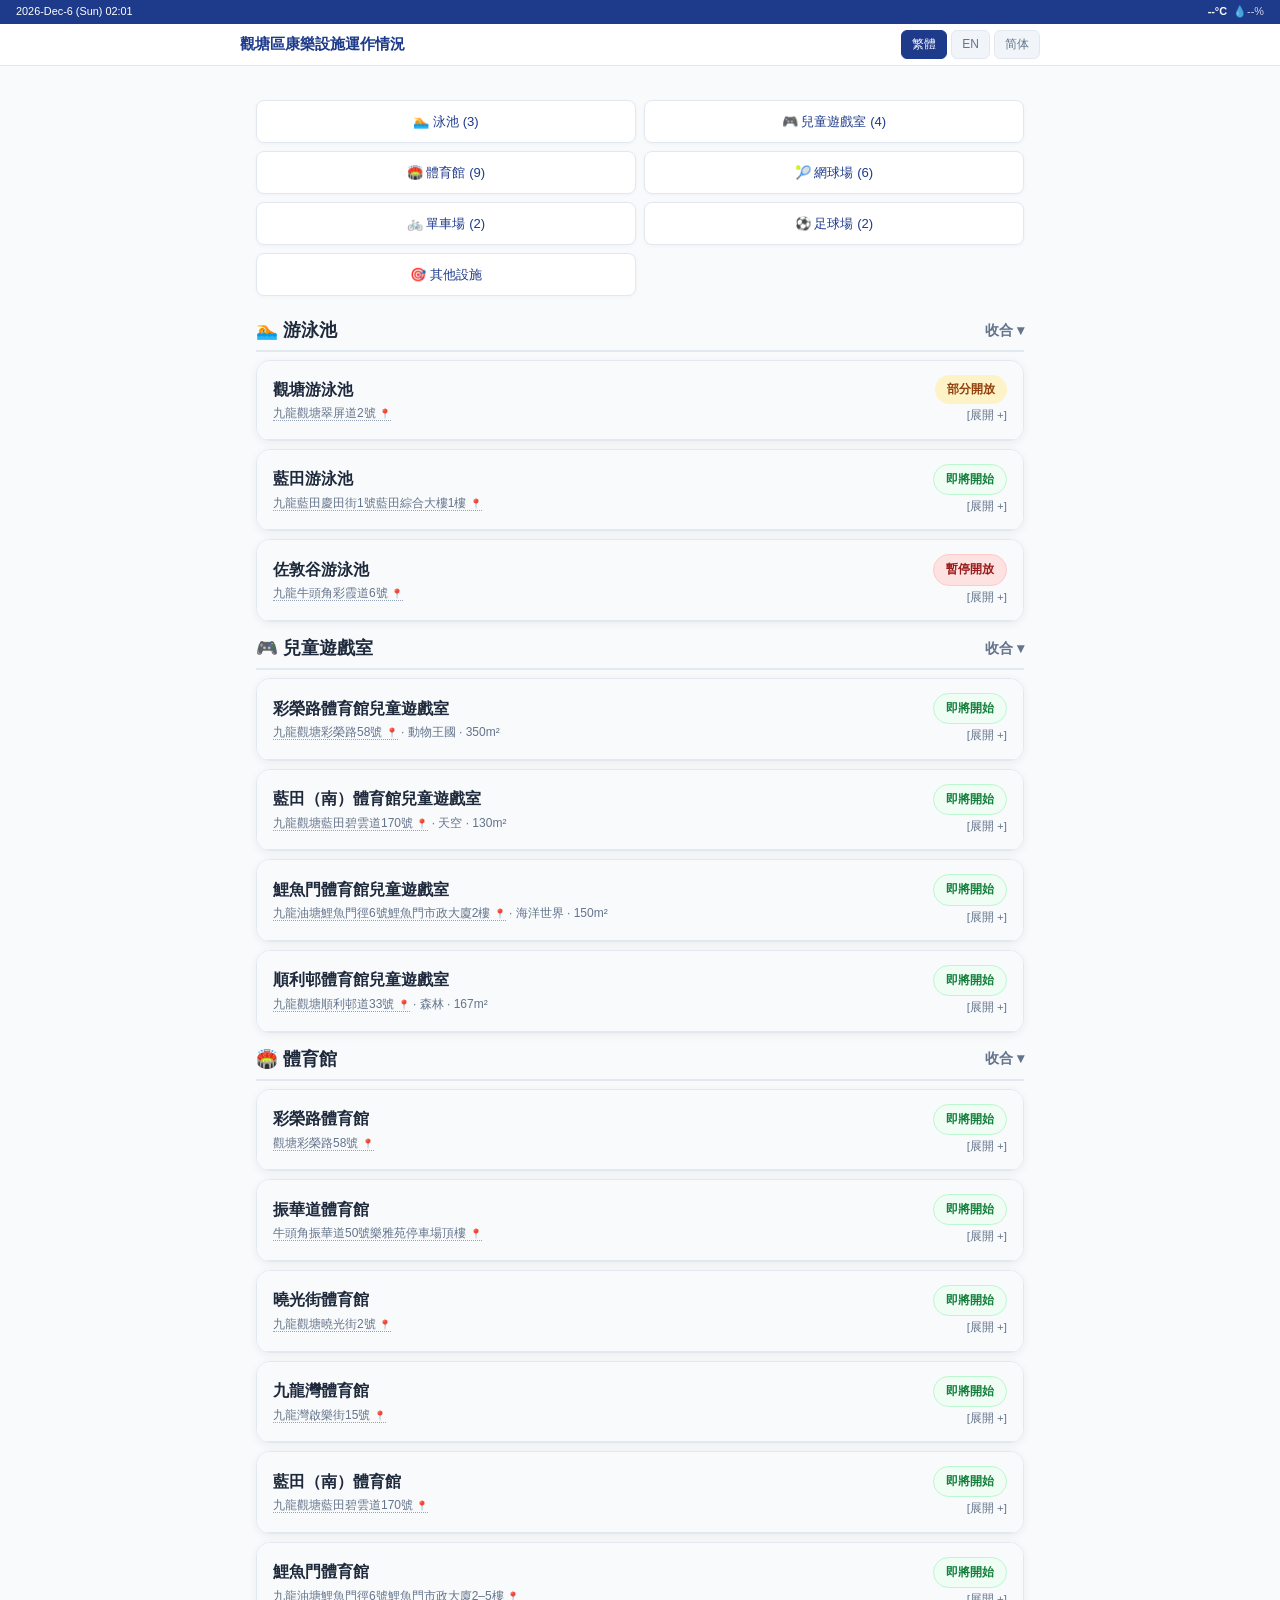
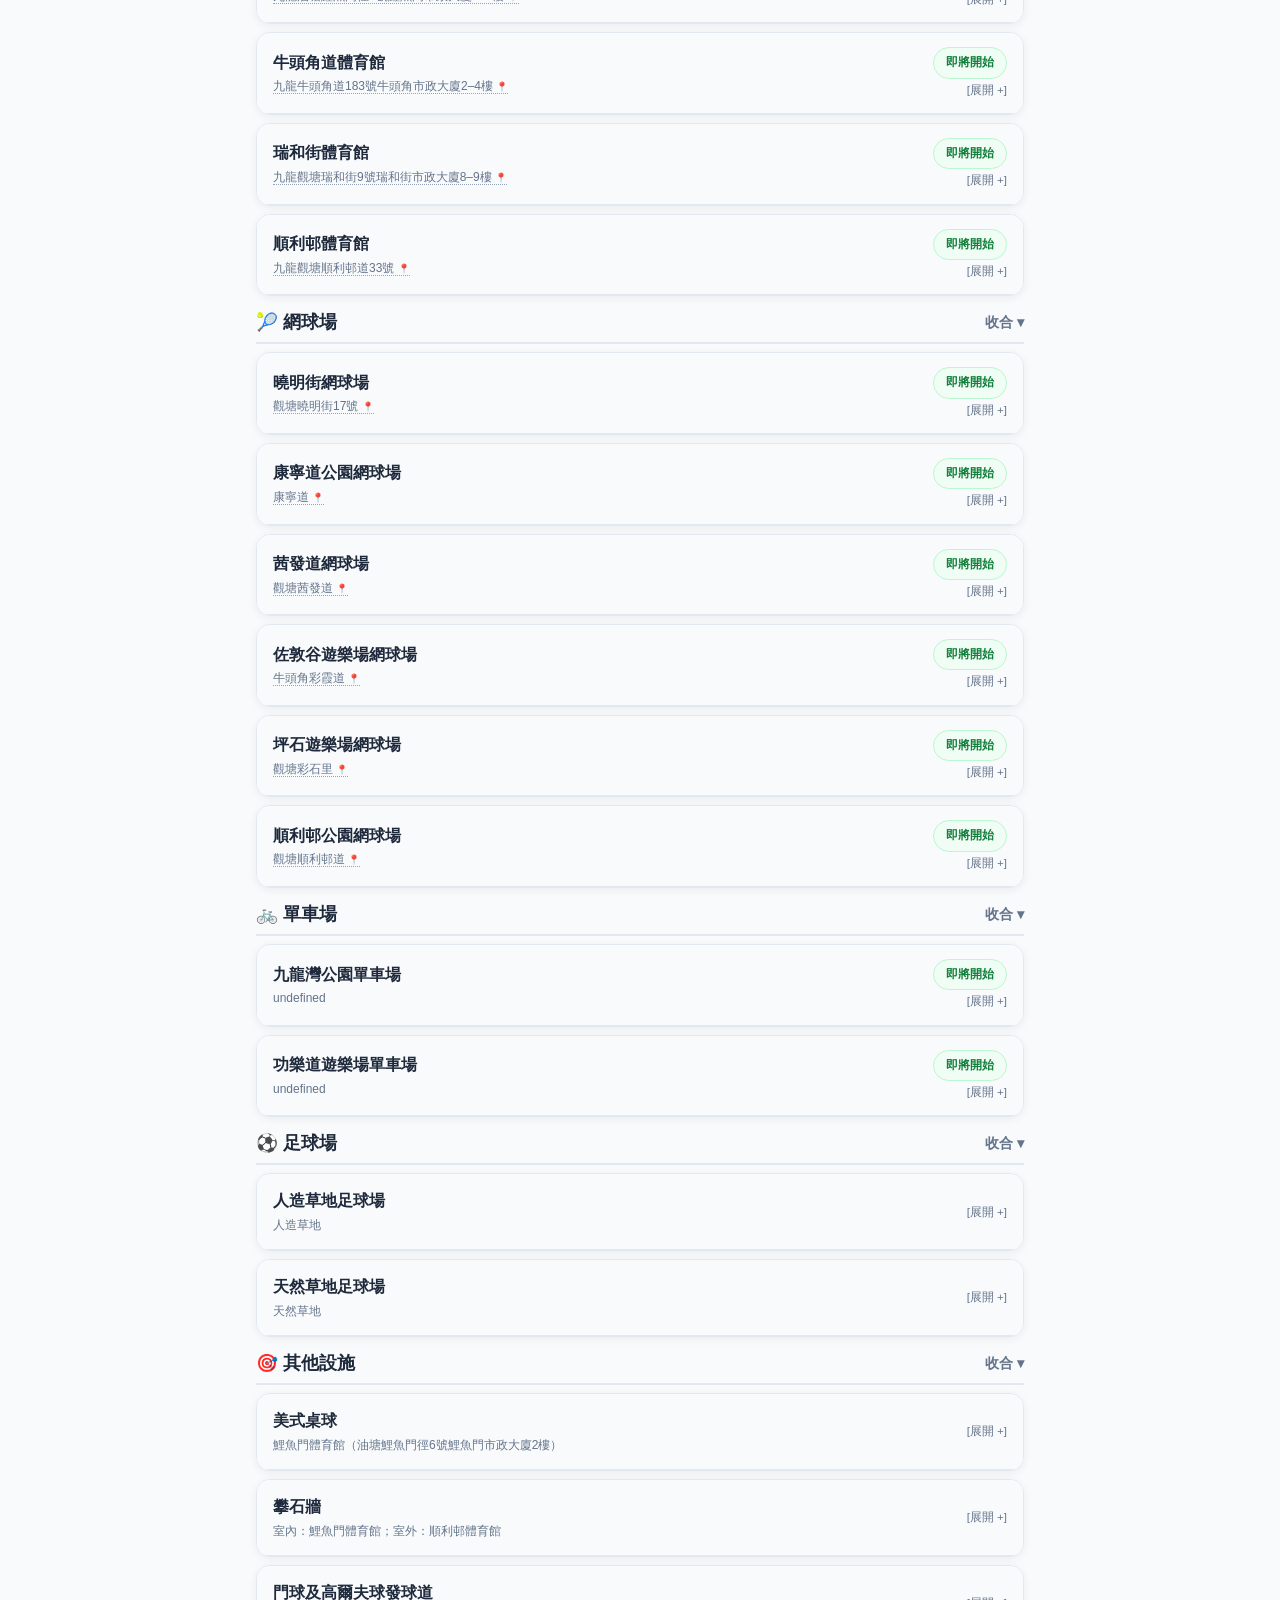
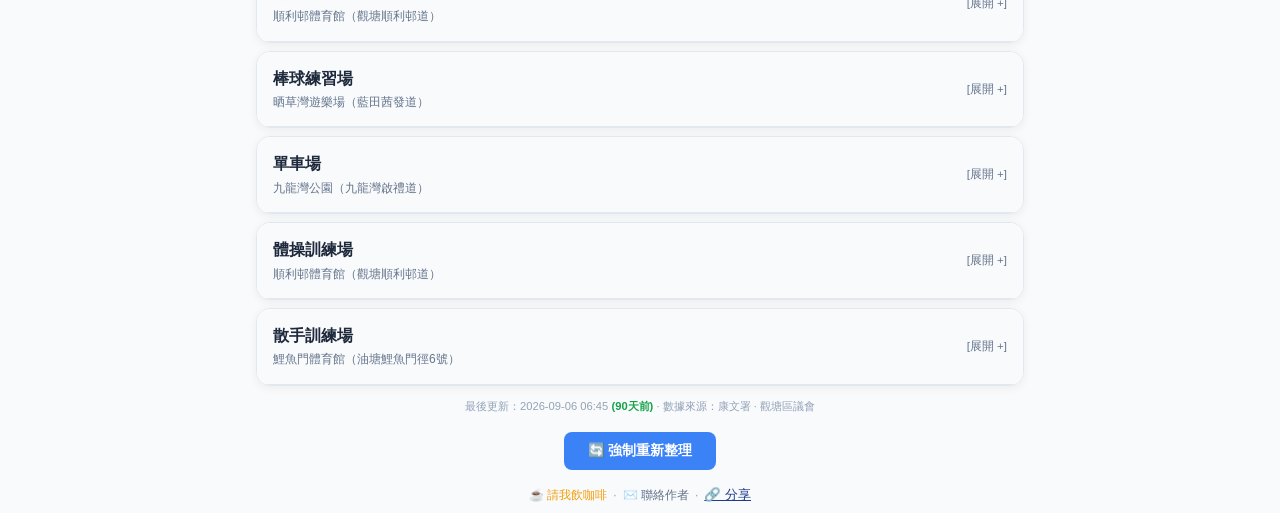
==== kt.html @ d96d85a5 "feat: sports ground shows 即將開始 before opening (fieldNextStart A/L lead)" ====
<!DOCTYPE html>
<html lang="zh-HK">
<head>
<meta charset="UTF-8">
<meta name="viewport" content="width=device-width, initial-scale=1.0">
<meta name="description" content="觀塘區康樂設施即時運作狀態">
<title>觀塘區康樂設施運作情況 | we1co.me</title>
<link rel="stylesheet" href="common.css?v=1788648314">
</head>
<body>
<div class="top-bar"><span id="topDate"></span><span id="topWeather"></span></div>
<div class="thunder-banner" id="thunderBanner">⛈</div>
<nav class="nav-bar"><div class="nav-inner"><div class="nav-title" id="navTitle">觀塘區康樂設施運作情況</div><div class="lang-switch"><a href="#" class="lang-btn active" data-lang="zh">繁體</a><a href="#" class="lang-btn" data-lang="en">EN</a><a href="#" class="lang-btn" data-lang="cn">简体</a></div></div></nav>

<div class="container">
<div class="index-grid" id="quickNav">
<a href="#swim" class="index-item">🏊 泳池 (3)</a>
<a href="#playroom" class="index-item">🎮 兒童遊戲室 (4)</a>
<a href="#sports" class="index-item">🏟️ 體育館 (9)</a>
<a href="#tennis" class="index-item">🎾 網球場 (6)</a>
<a href="#cycling" class="index-item">🚲 單車場 (2)</a>
<a href="#football" class="index-item">⚽ 足球場 (2)</a>
<a href="#other" class="index-item">🎯 其他設施</a>
</div>

<section id="swim" class="collapsible"><h2 class="section-title" onclick="toggleSection('swim')">🏊 游泳池 <span class="toggle" data-expand="展開 ▸" data-collapse="收合 ▾"></span></h2><div class="section-content"><div id="pools"></div></div></section>
<section id="playroom" class="collapsible"><h2 class="section-title" onclick="toggleSection('playroom')">🎮 兒童遊戲室 <span class="toggle" data-expand="展開 ▸" data-collapse="收合 ▾"></span></h2><div class="section-content"><div id="playrooms"></div></div></section>
<section id="sports" class="collapsible"><h2 class="section-title" onclick="toggleSection('sports')">🏟️ 體育館 <span class="toggle" data-expand="展開 ▸" data-collapse="收合 ▾"></span></h2><div class="section-content"><div id="sports-centres"></div></div></section>
<section id="tennis" class="collapsible"><h2 class="section-title" onclick="toggleSection('tennis')">🎾 網球場 <span class="toggle" data-expand="展開 ▸" data-collapse="收合 ▾"></span></h2><div class="section-content"><div id="tennis-courts"></div></div></section>
<section id="cycling" class="collapsible"><h2 class="section-title" onclick="toggleSection('cycling')">🚲 單車場 <span class="toggle" data-expand="展開 ▸" data-collapse="收合 ▾"></span></h2><div class="section-content"><div id="cycling-tracks"></div></div></section>
<section id="football" class="collapsible"><h2 class="section-title" onclick="toggleSection('football')">⚽ 足球場 <span class="toggle" data-expand="展開 ▸" data-collapse="收合 ▾"></span></h2><div class="section-content"><div id="football-pitches"></div></div></section>
<section id="other" class="collapsible"><h2 class="section-title" onclick="toggleSection('other')">🎯 其他設施 <span class="toggle" data-expand="展開 ▸" data-collapse="收合 ▾"></span></h2><div class="section-content"><div id="other-facilities"></div></div></section>

<div class="updated" id="footer-updated">
最後更新：<span id="lastUpdate">--</span> <span id="lastSyncAgo" style="color:#16a34a;font-weight:600"></span> · 數據來源：康文署 · 觀塘區議會</div>
<div style="text-align:center;margin:8px 0"><button id="hardRefreshBtn" class="refresh-btn" onclick="location.reload(true)" title="強制重新整理 (清除快取)">🔄 <span id="refreshLabel"></span></button></div>
<div id="footer-links" style="text-align:center;margin:16px 0 8px;font-size:.75rem;color:#94a3b8"></div>
</div>
<button class="back-to-top" id="backToTop" aria-label="返回頂部">↑</button>

<script src="districts/kt.js?v=1788648314"></script>
<script src="common.js?v=1788648314"></script>
</body>
</html>
---- common.css ----
:root{
  --primary:#0EA5E9;--primary-dark:#0284C7;--secondary:#10B981;--accent:#F97316;
  --status-open:#22C55E;--status-closed:#EF4444;--status-maint:#F59E0B;--status-sus:#6B7280;
  --bg-page:#F8FAFC;--bg-card:#fff;--text-1:#1E293B;--text-2:#64748B;--border:#E2E8F0;
  --brand:#1e3a8a;
  --nav-height:60px;--banner-height:40px;
}
*{box-sizing:border-box;margin:0;padding:0}
body{font-family:-apple-system,BlinkMacSystemFont,"Segoe UI","PingFang TC","Microsoft JhengHei",sans-serif;background:var(--bg-page);color:#333;line-height:1.6;padding-top:80px}
.container{max-width:800px;margin:0 auto;padding:0 16px}
.top-bar{position:fixed;top:0;left:0;right:0;height:24px;background:var(--brand);color:#fff;display:flex;justify-content:space-between;align-items:center;padding:0 16px;font-size:.68rem;z-index:1002}
.top-bar span{white-space:nowrap}
.thunder-banner{display:none;position:fixed;top:24px;left:0;right:0;background:linear-gradient(135deg,#facc15,#f97316);color:#422006;font-weight:700;font-size:.78rem;padding:6px 16px;z-index:1003;text-align:center;animation:thunder-flash 3s ease-in-out infinite;overflow-wrap:break-word;word-wrap:break-word;white-space:normal;line-height:1.4}
body.has-thunder .nav-bar{top:calc(var(--nav-height))}
body.has-thunder{padding-top:calc(var(--nav-height) + var(--banner-height))}
body.has-thunder .index-grid{top:calc(var(--nav-height) + var(--banner-height))}
body.has-thunder section{scroll-margin-top:calc(var(--nav-height) + var(--banner-height))}
@keyframes thunder-flash{0%,100%{opacity:1}50%{opacity:.85}}
.nav-bar{position:fixed;top:24px;left:0;right:0;background:rgba(255,255,255,.97);backdrop-filter:blur(8px);border-bottom:1px solid var(--border);z-index:1001;padding:6px 16px;min-height:36px}
section{scroll-margin-top:calc(var(--nav-height) + 10px)}
.nav-inner{max-width:800px;margin:0 auto;display:flex;align-items:center;justify-content:space-between;gap:8px}
.nav-title{font-weight:700;color:var(--brand);font-size:.95rem;white-space:nowrap}
.lang-switch{display:flex;gap:4px}
.lang-btn{padding:4px 10px;border-radius:6px;font-size:.75rem;font-weight:500;text-decoration:none;color:var(--text-2);background:#f1f5f9;border:1px solid var(--border);cursor:pointer}
.lang-btn.active{background:var(--brand);color:#fff;border-color:var(--brand)}
header{display:none}
header p{color:var(--text-2);font-size:.85rem;margin-top:4px}

.card{background:var(--bg-card);border-radius:14px;box-shadow:0 2px 10px rgba(0,0,0,.06);margin:8px 0;overflow:hidden;border:1px solid var(--border);transition:transform .18s ease,box-shadow .18s ease,opacity .3s ease}
.card:hover{transform:translateY(-4px);box-shadow:0 10px 24px rgba(0,0,0,.10)}
@keyframes cardIn{from{opacity:0;transform:translateY(8px)}to{opacity:1;transform:none}}
.card{animation:cardIn .35s ease both}
.card.collapsed .facility-body{display:none}
.card .expand-hint{font-size:.72rem;color:var(--text-2);font-weight:500;margin-left:6px}
.card.collapsed .expand-hint::after{content:attr(data-expand)}
.card:not(.collapsed) .expand-hint::after{content:attr(data-collapse)}
.facility-header{padding:14px 16px;background:#f8fafc;border-bottom:1px solid var(--border);display:flex;justify-content:space-between;align-items:center;gap:8px;cursor:pointer}
.facility-header:hover{background:#f1f5f9}
.facility-name{font-size:1rem;font-weight:700;color:var(--text-1)}
.facility-address{font-size:.75rem;color:var(--text-2);margin-top:2px}
.status-badge{padding:5px 12px;border-radius:999px;font-size:.75rem;font-weight:600;white-space:nowrap}
.status-open{background:#dcfce7;color:#166534}
.status-upcoming{background:#f0fdf4;color:#15803d;border:1px solid #bbf7d0;animation:breathe 2s ease-in-out infinite}
.status-closed{background:#fee2e2;color:#991b1b;border:1px solid #fecaca}
.status-maint{background:#fef3c7;color:#92400e;border:1px solid #fcd34d}
@keyframes breathe{0%,100%{opacity:1}50%{opacity:.4}}
.status-partial{background:#fef3c7;color:#92400e}
.status-suspended{background:#fee2e2;color:#991b1b;border:1px solid #fecaca}
.code-m{background:#dc2626;color:#fff;padding:2px 6px;border-radius:4px;font-size:.7rem;font-weight:600}
.code-b{background:#fecaca;color:#991b1b;padding:2px 6px;border-radius:4px;font-size:.7rem;font-weight:600}
.code-a{background:#dcfce7;color:#166534;padding:2px 6px;border-radius:4px;font-size:.7rem;font-weight:600}
.code-l{background:#fef3c7;color:#92400e;padding:2px 6px;border-radius:4px;font-size:.7rem;font-weight:600}
.code-a-active{background:#dcfce7;color:#166534;padding:2px 6px;border-radius:4px;font-size:.7rem;font-weight:600;border:2px solid #166534;animation:breathe 2s ease-in-out infinite}
.code-expired{background:#e2e8f0;color:#94a3b8;padding:2px 6px;border-radius:4px;font-size:.7rem;font-weight:600}
.facility-body{padding:12px 16px}
.detail-row{display:flex;justify-content:space-between;padding:8px 0;border-bottom:1px solid #f1f5f9;font-size:.85rem}
.detail-row:last-child{border-bottom:none}
.detail-label{color:var(--text-2)}
.schedule-section{margin-top:12px;padding-top:12px;border-top:1px solid var(--border)}
.schedule-title{font-weight:600;color:#374151;margin-bottom:8px;font-size:.9rem;cursor:pointer;display:flex;justify-content:space-between;align-items:center}
.schedule-title::after{content:'▾';transition:transform .2s}
.collapsed .schedule-title::after{transform:rotate(-90deg)}
.session{display:flex;justify-content:space-between;padding:6px 0;font-size:.82rem;align-items:center}
.session-time{color:#475569}
.session-status{padding:3px 8px;border-radius:999px;font-size:.7rem;font-weight:600}
.session-status.soon{background:#f0fdf4;color:#15803d;border:1px solid #bbf7d0;animation:breathe 2s ease-in-out infinite}
.session-status.open{background:#166534;color:#fff}
.session-status.maint{background:#fef3c7;color:#92400e;border:1px solid #fcd34d}
.session-status.done{background:#f1f5f9;color:#94a3b8}
.session-status.suspended{background:#fef3c7;color:#92400e;border:1px solid #fcd34d}
/* 泳池時間軸色條 */
.session-bar{height:4px;border-radius:2px;margin-top:4px;width:100%;background:#f1f5f9}
.session-bar.open{background:var(--status-open)}
.session-bar.soon{background:var(--status-maint)}
.session-bar.suspended{background:var(--status-sus)}
.session-bar.done{background:#e2e8f0}
.notice{background:#fef3c7;border:1px solid #fcd34d;border-radius:8px;padding:10px;margin-top:12px;font-size:.78rem;color:#92400e}
.section-title{font-size:1.1rem;font-weight:700;color:var(--text-1);margin:12px 0 6px;padding-bottom:6px;border-bottom:2px solid var(--border);display:flex;justify-content:space-between;align-items:center;cursor:pointer}
.section-title .toggle{font-size:.9rem;color:var(--text-2)}
.collapsible .section-content{display:block}
.collapsible.collapsed .section-content{display:none}
.collapsible.collapsed .section-title .toggle::after{content:attr(data-expand)}
.collapsible .section-title .toggle::after{content:attr(data-collapse)}
.index-grid{display:grid;grid-template-columns:1fr 1fr;gap:8px;margin:12px 0;position:sticky;top:calc(var(--nav-height) + 12px);z-index:900;background:rgba(248,250,252,.95);backdrop-filter:blur(6px);padding:8px 0;border-radius:12px}
.index-item{padding:10px 12px;background:#fff;border:1px solid var(--border);border-radius:8px;font-size:.82rem;color:var(--brand);text-decoration:none;text-align:center;box-shadow:0 1px 4px rgba(0,0,0,.04);transition:transform .15s ease,box-shadow .15s ease}
.index-item:hover{background:var(--brand);color:#fff;transform:translateY(-2px);box-shadow:0 4px 10px rgba(30,58,138,.25)}
.rvm-card{background:var(--bg-card);border-radius:14px;box-shadow:0 2px 10px rgba(0,0,0,.06);margin:12px 0;padding:16px;border:1px solid var(--border);transition:transform .18s ease,box-shadow .18s ease}
.rvm-card:hover{transform:translateY(-4px);box-shadow:0 10px 24px rgba(0,0,0,.10)}
.rvm-grid{display:grid;grid-template-columns:1fr 1fr;gap:10px}
.rvm-item{display:flex;flex-direction:column;justify-content:space-between;padding:12px;border:1px solid #f1f5f9;border-radius:10px;gap:8px;background:#fafafa}
.rvm-info{flex:1}
.rvm-name{font-weight:600;color:var(--text-1);font-size:.85rem}
.rvm-address{font-size:.7rem;color:var(--text-2);margin-top:2px;line-height:1.4}
.rvm-hours{font-size:.7rem;color:#475569;margin-top:2px}
.rvm-status{padding:4px 10px;border-radius:999px;font-size:.7rem;font-weight:600;white-space:nowrap;height:fit-content}
.rvm-status-operating{background:#dcfce7;color:#166534}
.rvm-status-nearly-full{background:#fef3c7;color:#92400e}
.rvm-status-full{background:#fee2e2;color:#991b1b}
.rvm-status-maintenance{background:#e0e7ff;color:#3730a3}
.rvm-sync{text-align:right;font-size:.68rem;color:#94a3b8;margin-top:10px;padding-top:8px;border-top:1px solid var(--border)}
.updated{text-align:center;color:#94a3b8;font-size:.7rem;margin:12px 0 16px}
.back-to-top{position:fixed;bottom:20px;right:16px;width:44px;height:44px;border-radius:50%;background:var(--brand);color:#fff;border:none;cursor:pointer;box-shadow:0 4px 12px rgba(30,58,138,.4);display:none;align-items:center;justify-content:center;z-index:999}
.back-to-top.visible{display:flex}
@media(max-width:640px){.index-grid{grid-template-columns:1fr 1fr;top:calc(var(--nav-height) + 12px)}.facility-header{padding:12px}.facility-body{padding:10px 12px}.rvm-item{flex-direction:column}}

.refresh-btn {
  display: inline-block;
  padding: 10px 24px;
  font-size: 0.85rem;
font-weight: 600;
  background: #3b82f6;
  color: white;
  border: none;
  border-radius: 8px;
-webkit-tap-highlight-color: transparent;
touch-action: manipulation;
  cursor: pointer;
  transition: background 0.2s, transform 0.1s;
  font-family: inherit;
}
.refresh-btn:hover { background: #2563eb; }
.refresh-btn:active { transform: scale(0.97); background: #1d4ed8; }
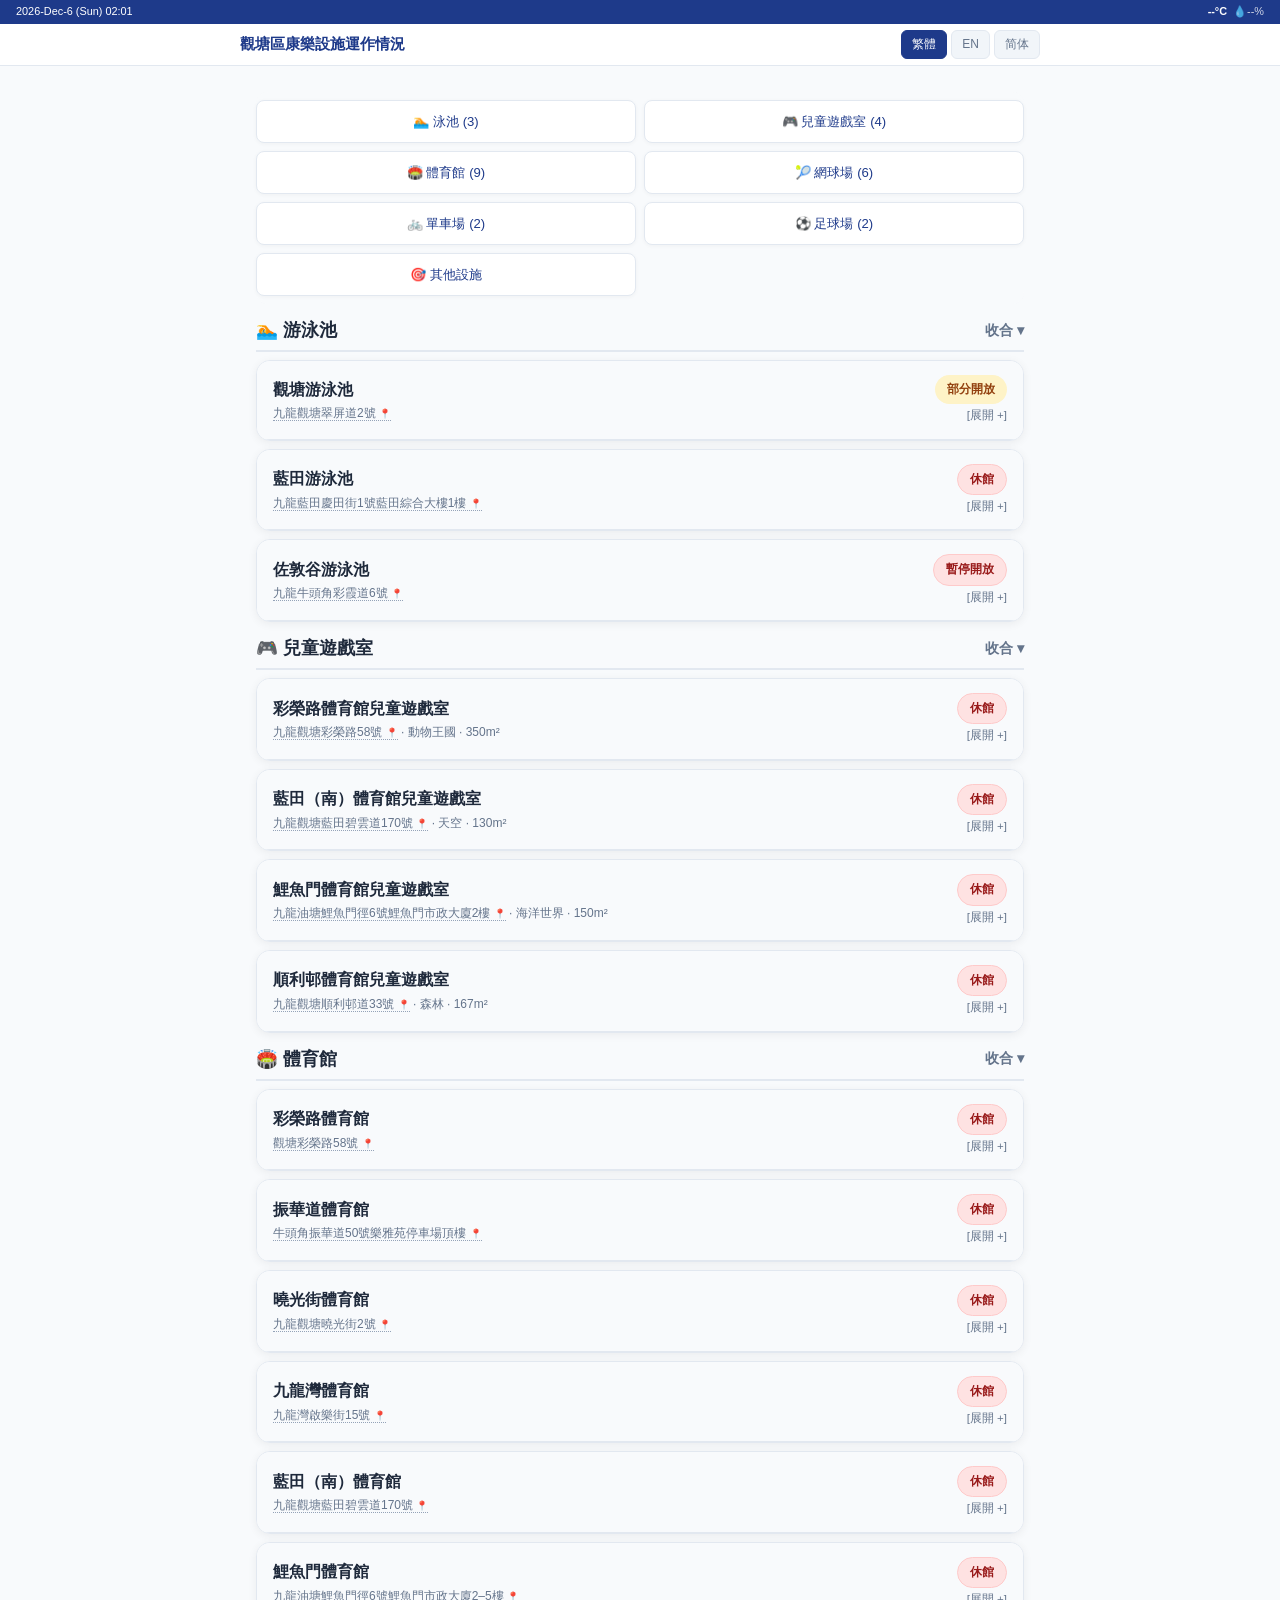
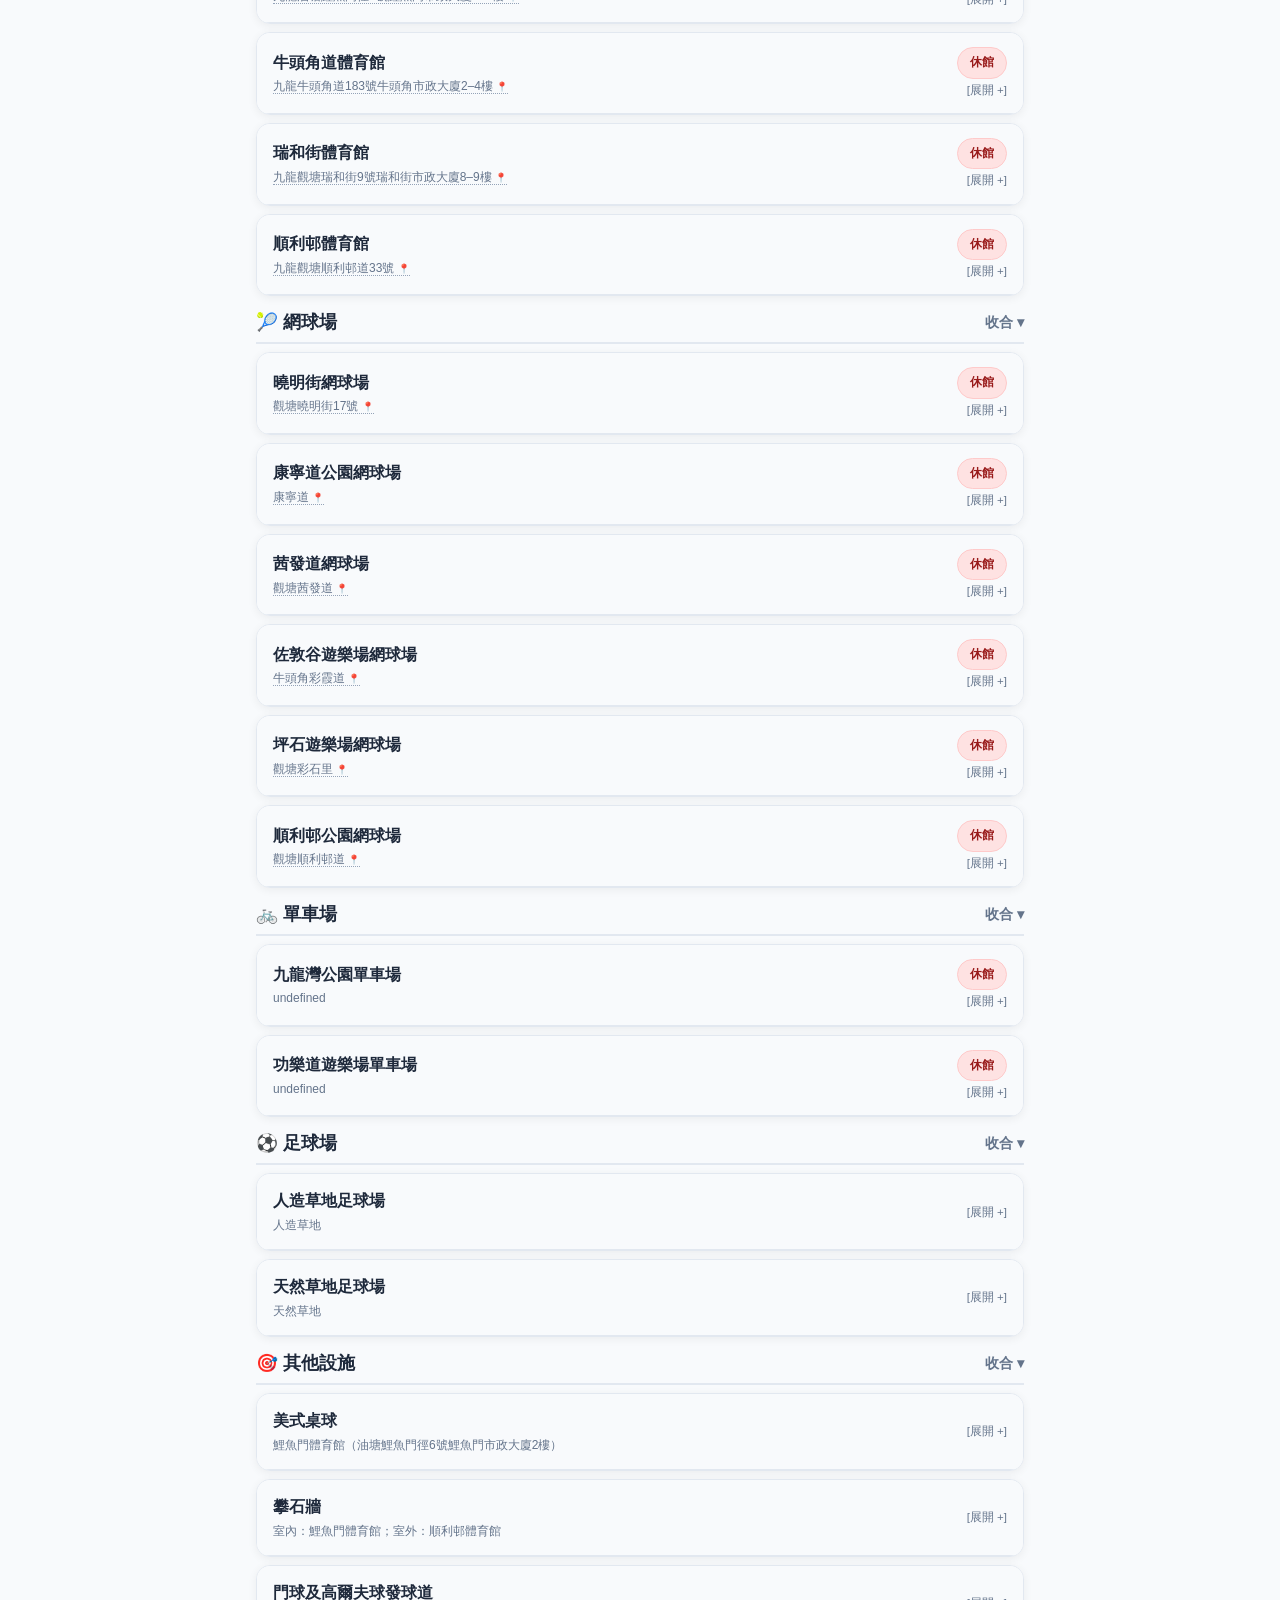
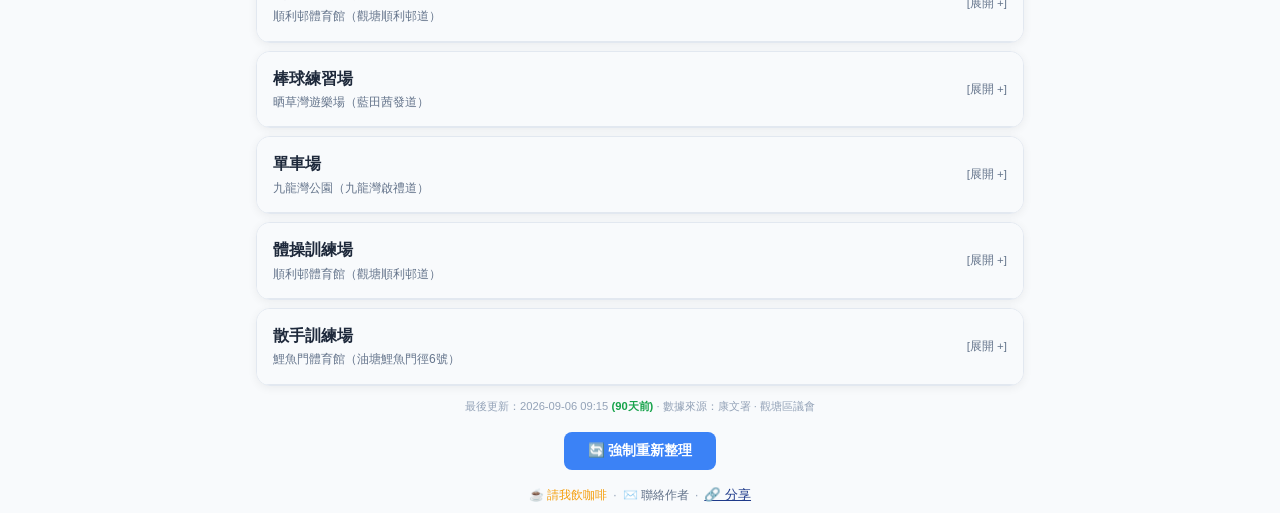
==== commit 0edee6e2: "feat: 即將開始 only within 1h of opening, otherwise 休館 (sessionStatus + sport ground)" ====
--- a/kt.html
+++ b/kt.html
@@ -5,7 +5,7 @@
 <meta name="viewport" content="width=device-width, initial-scale=1.0">
 <meta name="description" content="觀塘區康樂設施即時運作狀態">
 <title>觀塘區康樂設施運作情況 | we1co.me</title>
-<link rel="stylesheet" href="common.css?v=1788648314">
+<link rel="stylesheet" href="common.css?v=1788660766">
 </head>
 <body>
 <div class="top-bar"><span id="topDate"></span><span id="topWeather"></span></div>
@@ -38,7 +38,7 @@
 </div>
 <button class="back-to-top" id="backToTop" aria-label="返回頂部">↑</button>
 
-<script src="districts/kt.js?v=1788648314"></script>
-<script src="common.js?v=1788648314"></script>
+<script src="districts/kt.js?v=1788660766"></script>
+<script src="common.js?v=1788660766"></script>
 </body>
 </html>
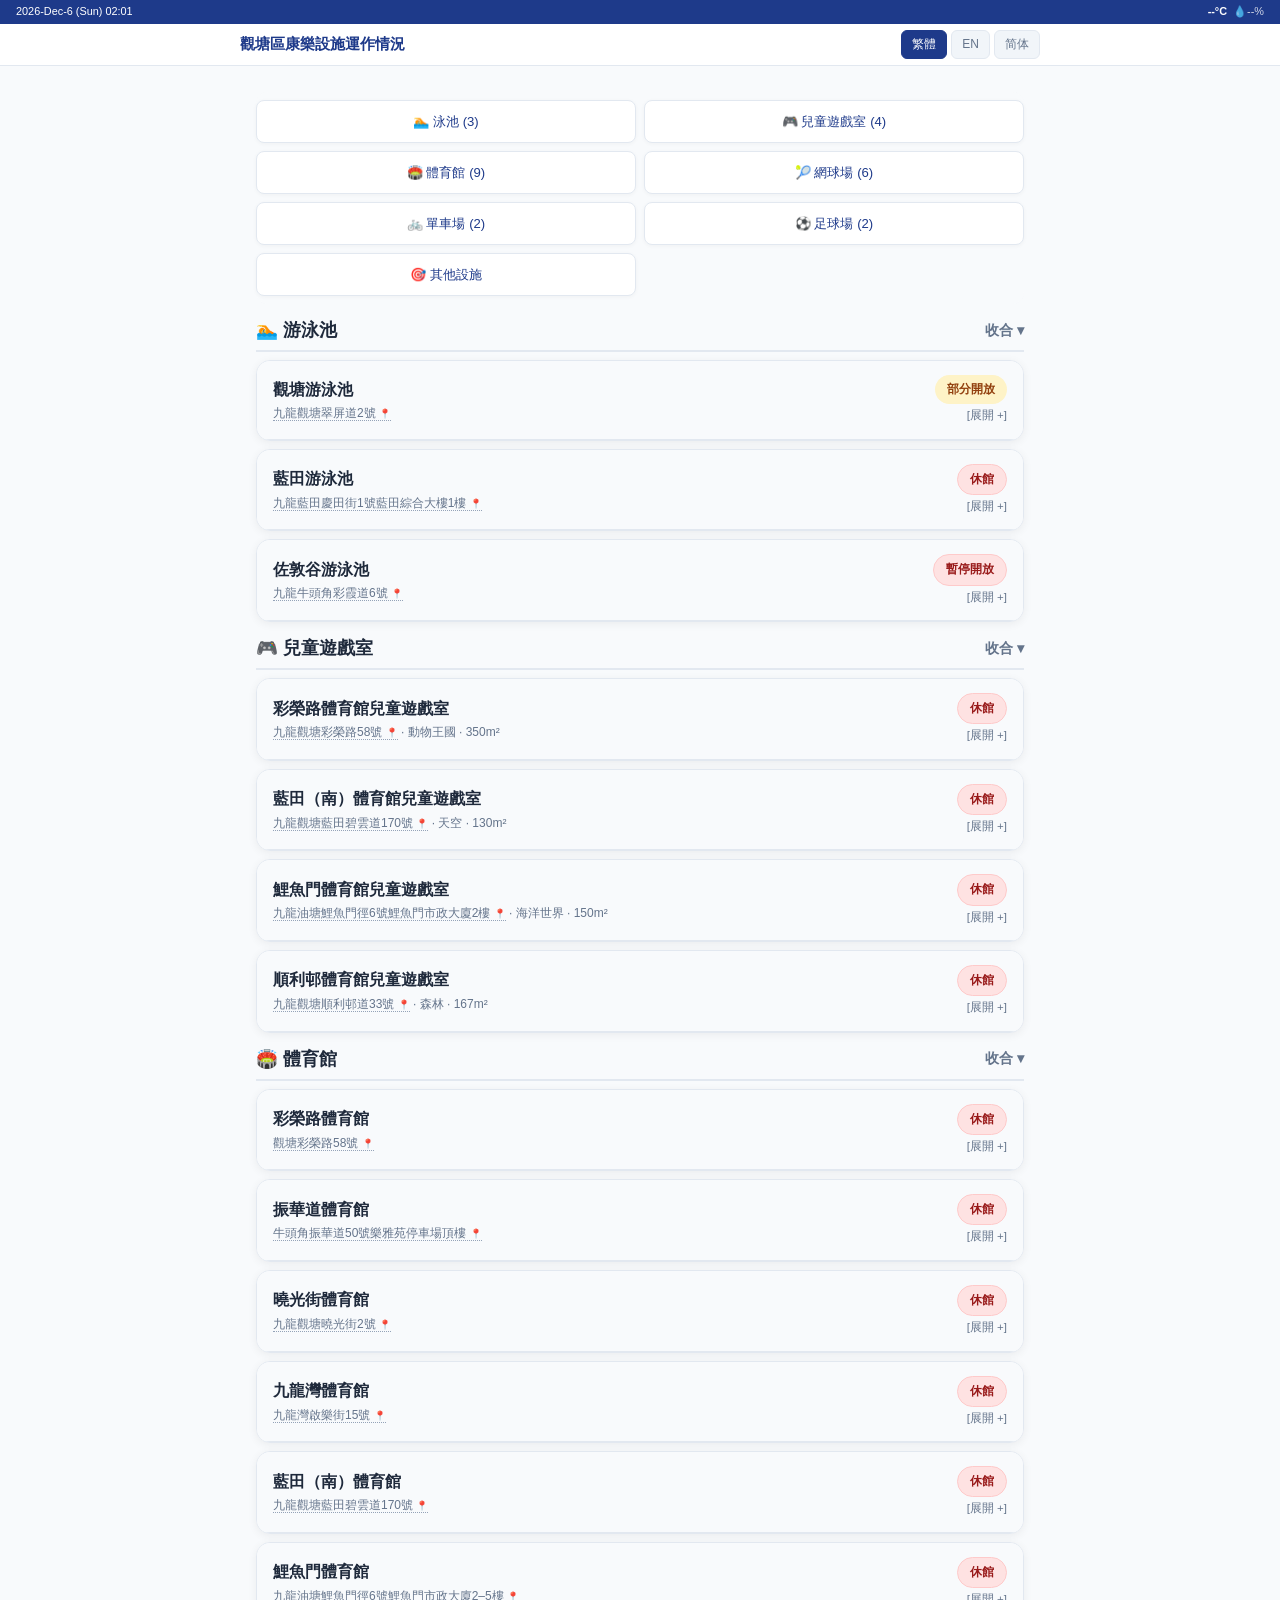
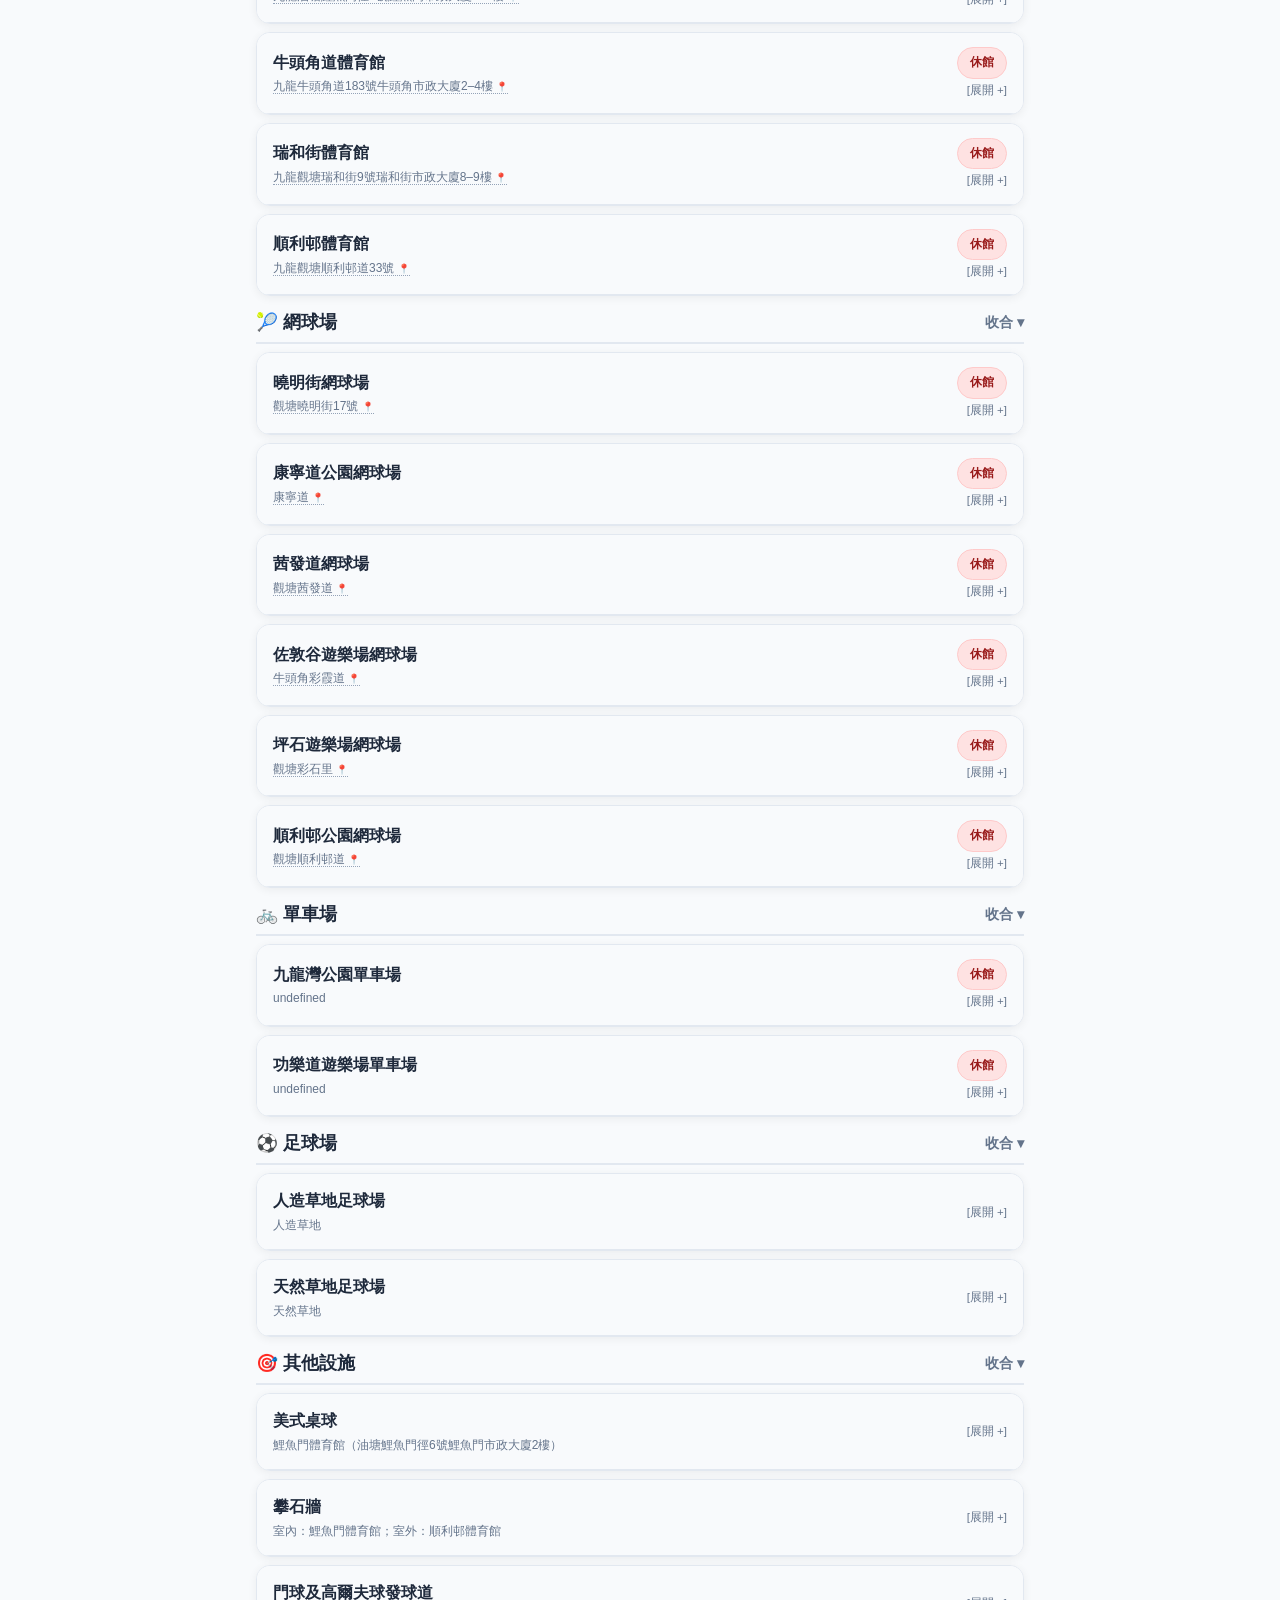
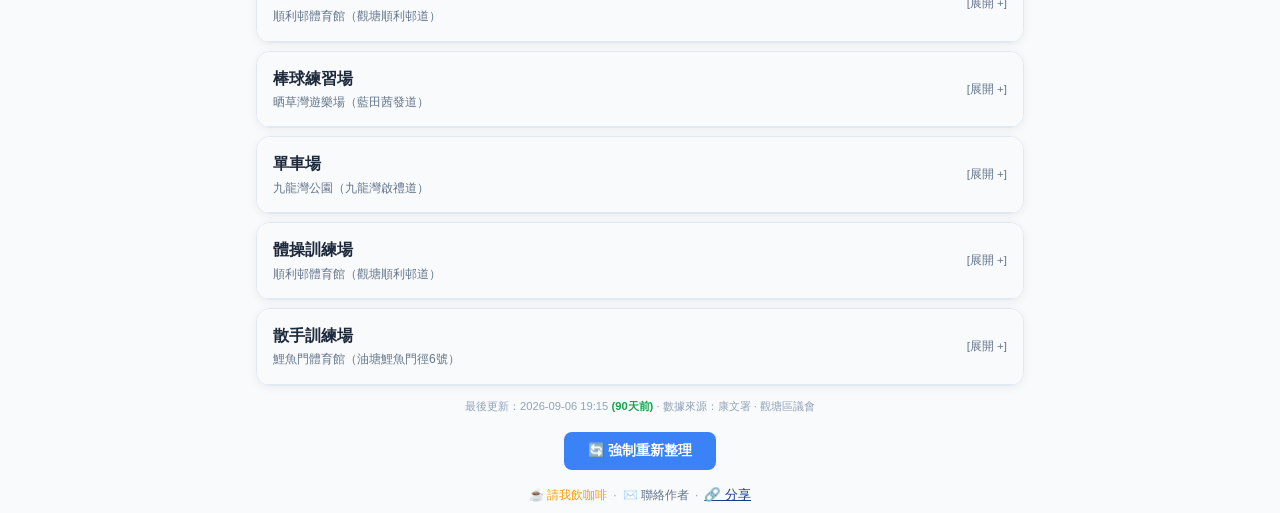
==== commit 4accac40: "sessionStatus: 05:00前休館/05:00起即將開始(無窗限); facilityDone 成個館收檔→休館(深色closed badge), 時段結束→已結束" ====
--- a/kt.html
+++ b/kt.html
@@ -5,7 +5,7 @@
 <meta name="viewport" content="width=device-width, initial-scale=1.0">
 <meta name="description" content="觀塘區康樂設施即時運作狀態">
 <title>觀塘區康樂設施運作情況 | we1co.me</title>
-<link rel="stylesheet" href="common.css?v=1788660766">
+<link rel="stylesheet" href="common.css?v=1788694951">
 </head>
 <body>
 <div class="top-bar"><span id="topDate"></span><span id="topWeather"></span></div>
@@ -38,7 +38,7 @@
 </div>
 <button class="back-to-top" id="backToTop" aria-label="返回頂部">↑</button>
 
-<script src="districts/kt.js?v=1788660766"></script>
-<script src="common.js?v=1788660766"></script>
+<script src="districts/kt.js?v=1788694951"></script>
+<script src="common.js?v=1788694951"></script>
 </body>
 </html>
--- a/common.css
+++ b/common.css
@@ -67,7 +67,7 @@
 .session-status.soon{background:#f0fdf4;color:#15803d;border:1px solid #bbf7d0;animation:breathe 2s ease-in-out infinite}
 .session-status.open{background:#166534;color:#fff}
 .session-status.maint{background:#fef3c7;color:#92400e;border:1px solid #fcd34d}
-.session-status.done{background:#f1f5f9;color:#94a3b8}
+.session-status.done{background:#f1f5f9;color:#94a3b8}.session-status.closed{background:#cbd5e1;color:#334155}
 .session-status.suspended{background:#fef3c7;color:#92400e;border:1px solid #fcd34d}
 /* 泳池時間軸色條 */
 .session-bar{height:4px;border-radius:2px;margin-top:4px;width:100%;background:#f1f5f9}
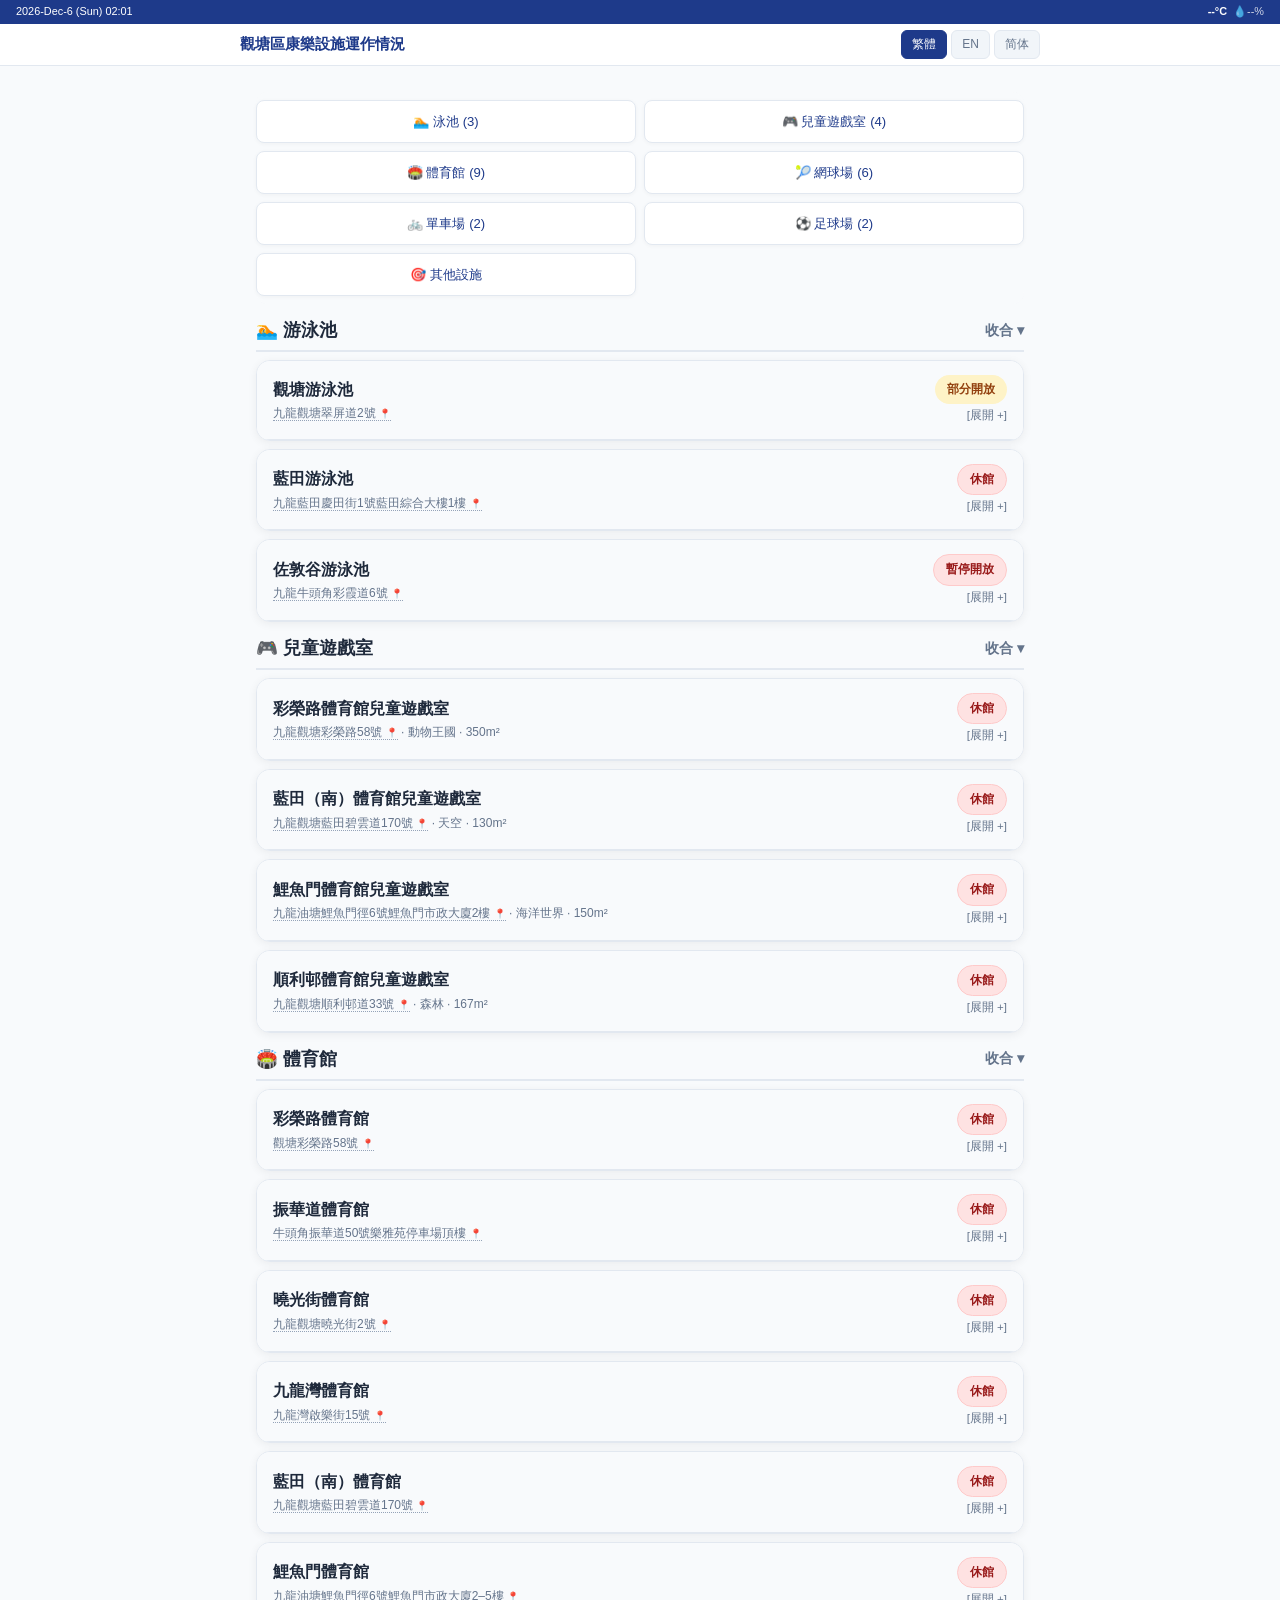
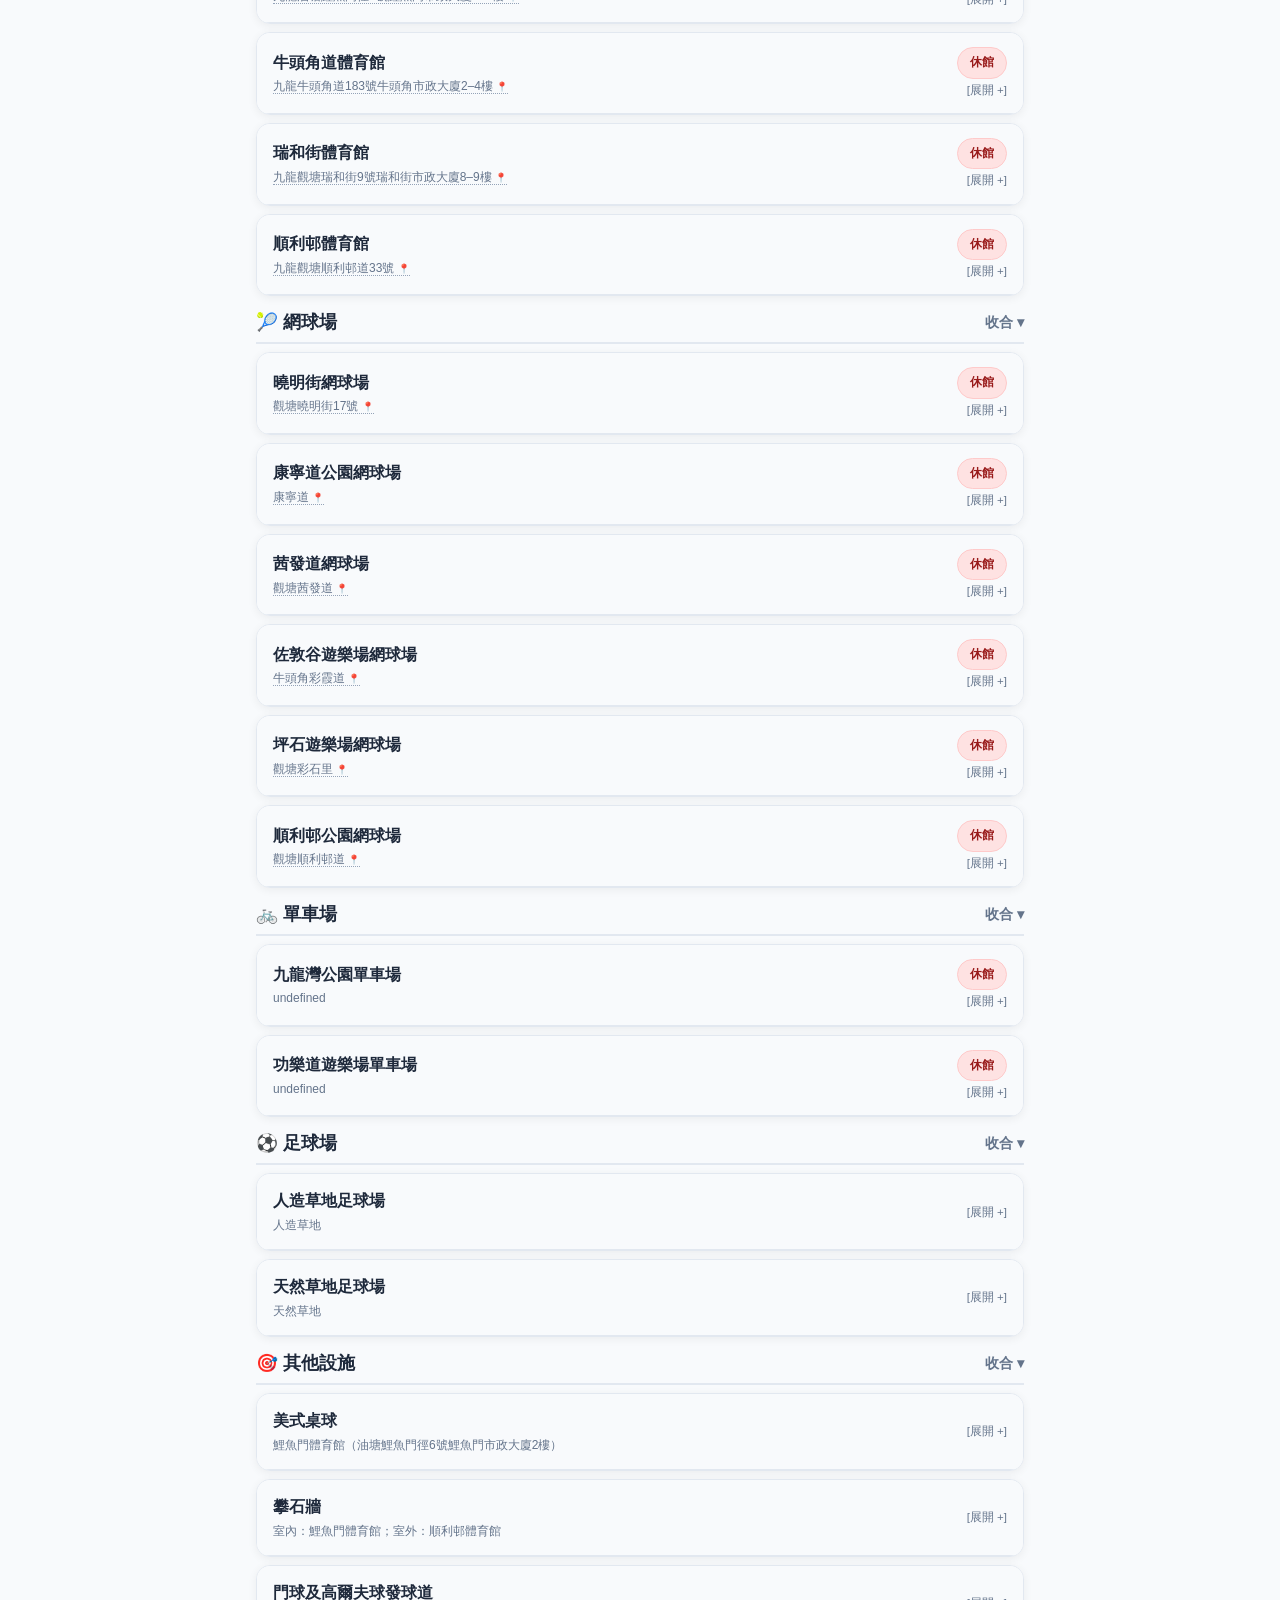
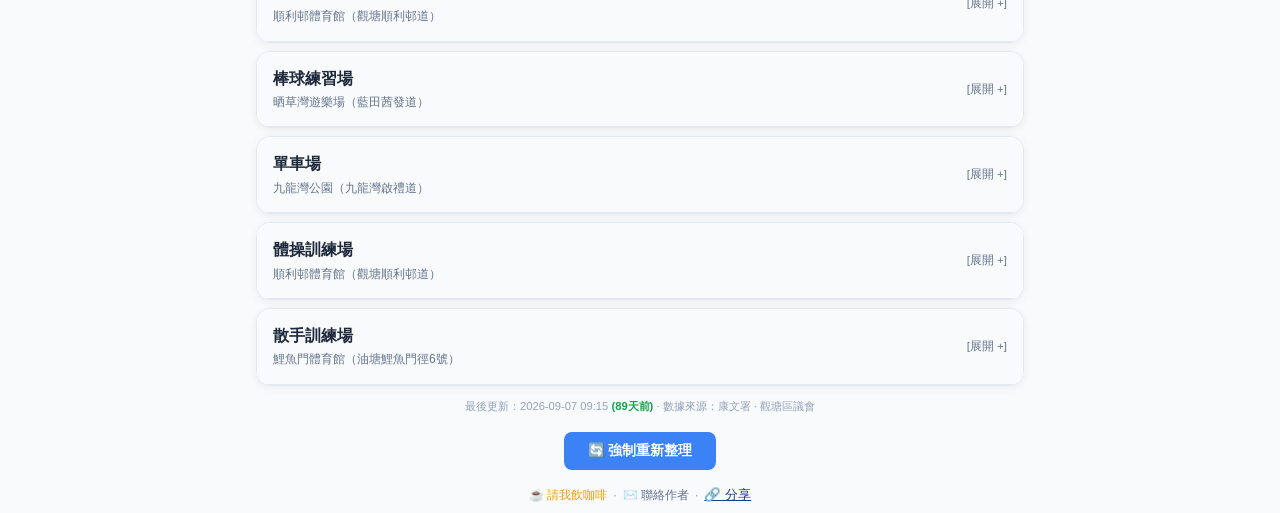
==== commit 0b8582ad: "sports-centres: apply maintenance badge + parseMaintNote Format B support - renderSportsCentres now " ====
--- a/kt.html
+++ b/kt.html
@@ -5,7 +5,7 @@
 <meta name="viewport" content="width=device-width, initial-scale=1.0">
 <meta name="description" content="觀塘區康樂設施即時運作狀態">
 <title>觀塘區康樂設施運作情況 | we1co.me</title>
-<link rel="stylesheet" href="common.css?v=1788694951">
+<link rel="stylesheet" href="common.css?v=1788743711">
 </head>
 <body>
 <div class="top-bar"><span id="topDate"></span><span id="topWeather"></span></div>
@@ -38,7 +38,7 @@
 </div>
 <button class="back-to-top" id="backToTop" aria-label="返回頂部">↑</button>
 
-<script src="districts/kt.js?v=1788694951"></script>
-<script src="common.js?v=1788694951"></script>
+<script src="districts/kt.js?v=1788743711"></script>
+<script src="common.js?v=1788743711"></script>
 </body>
 </html>
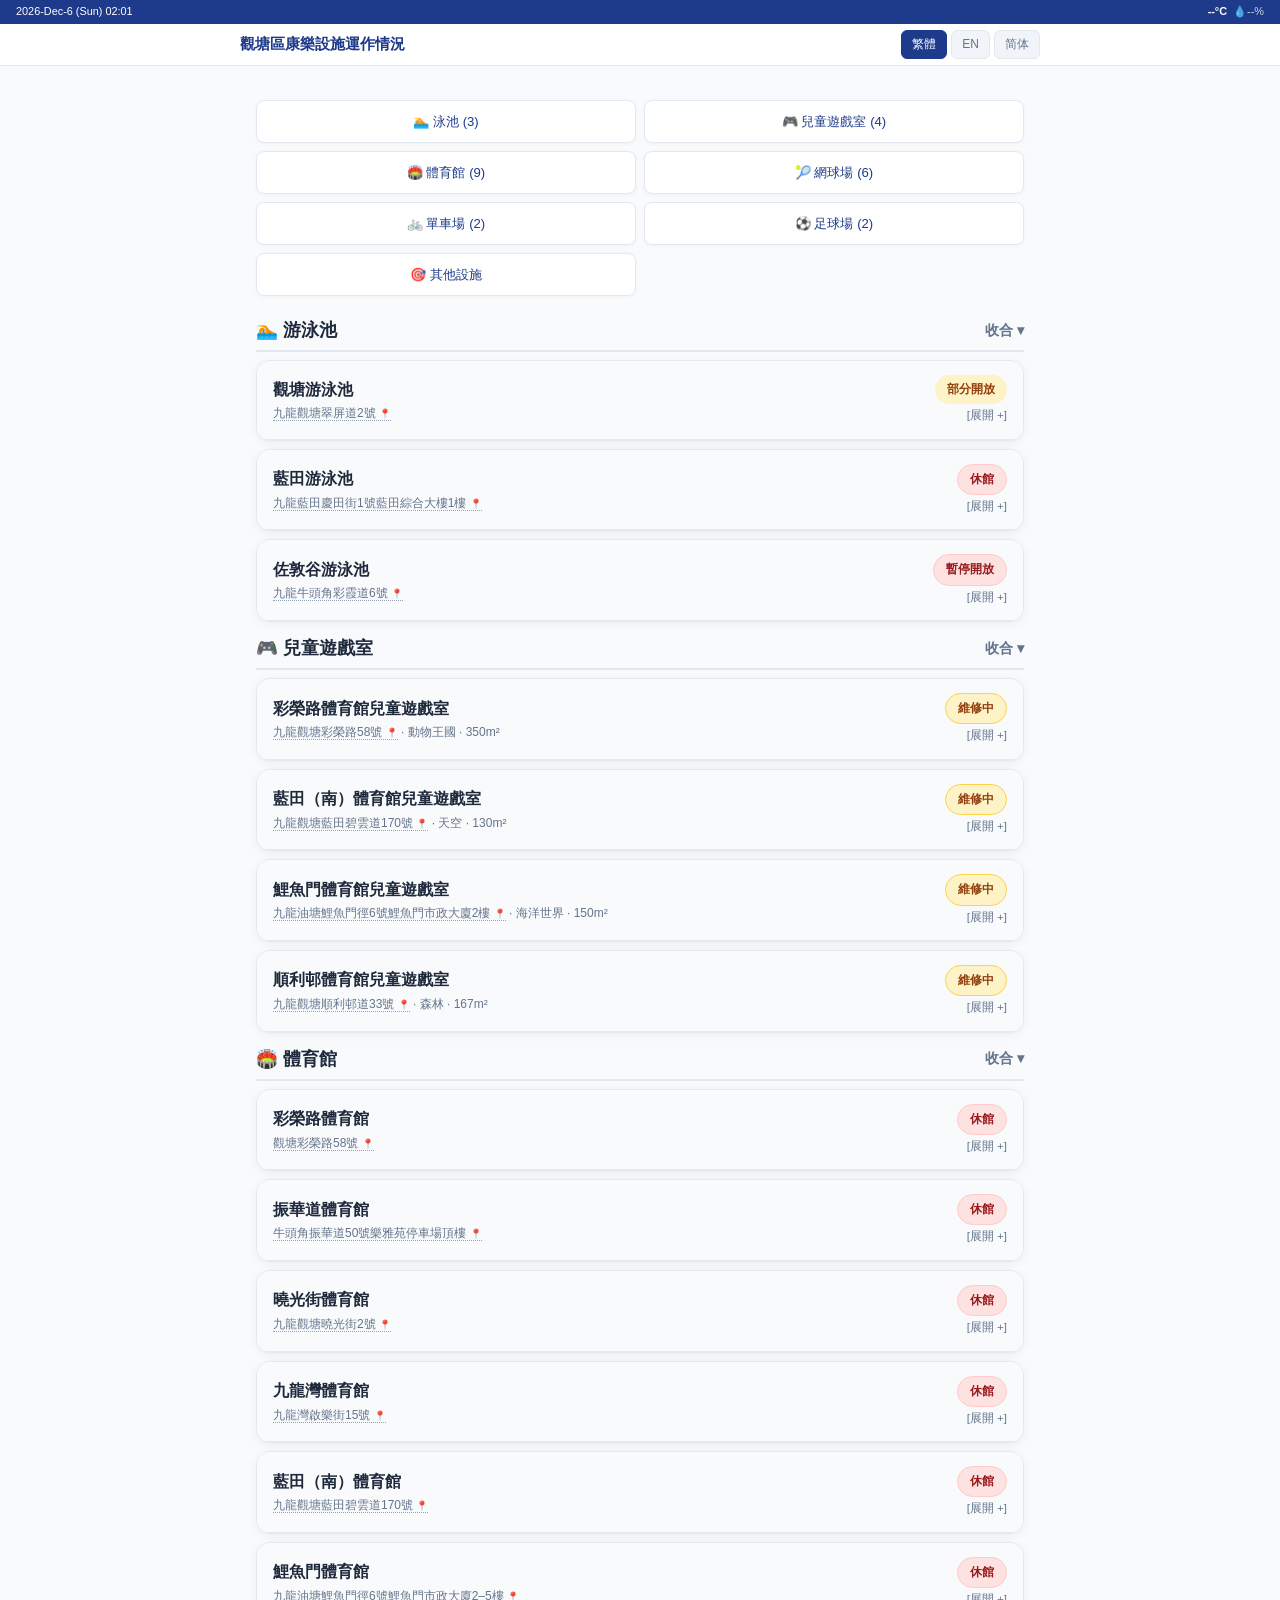
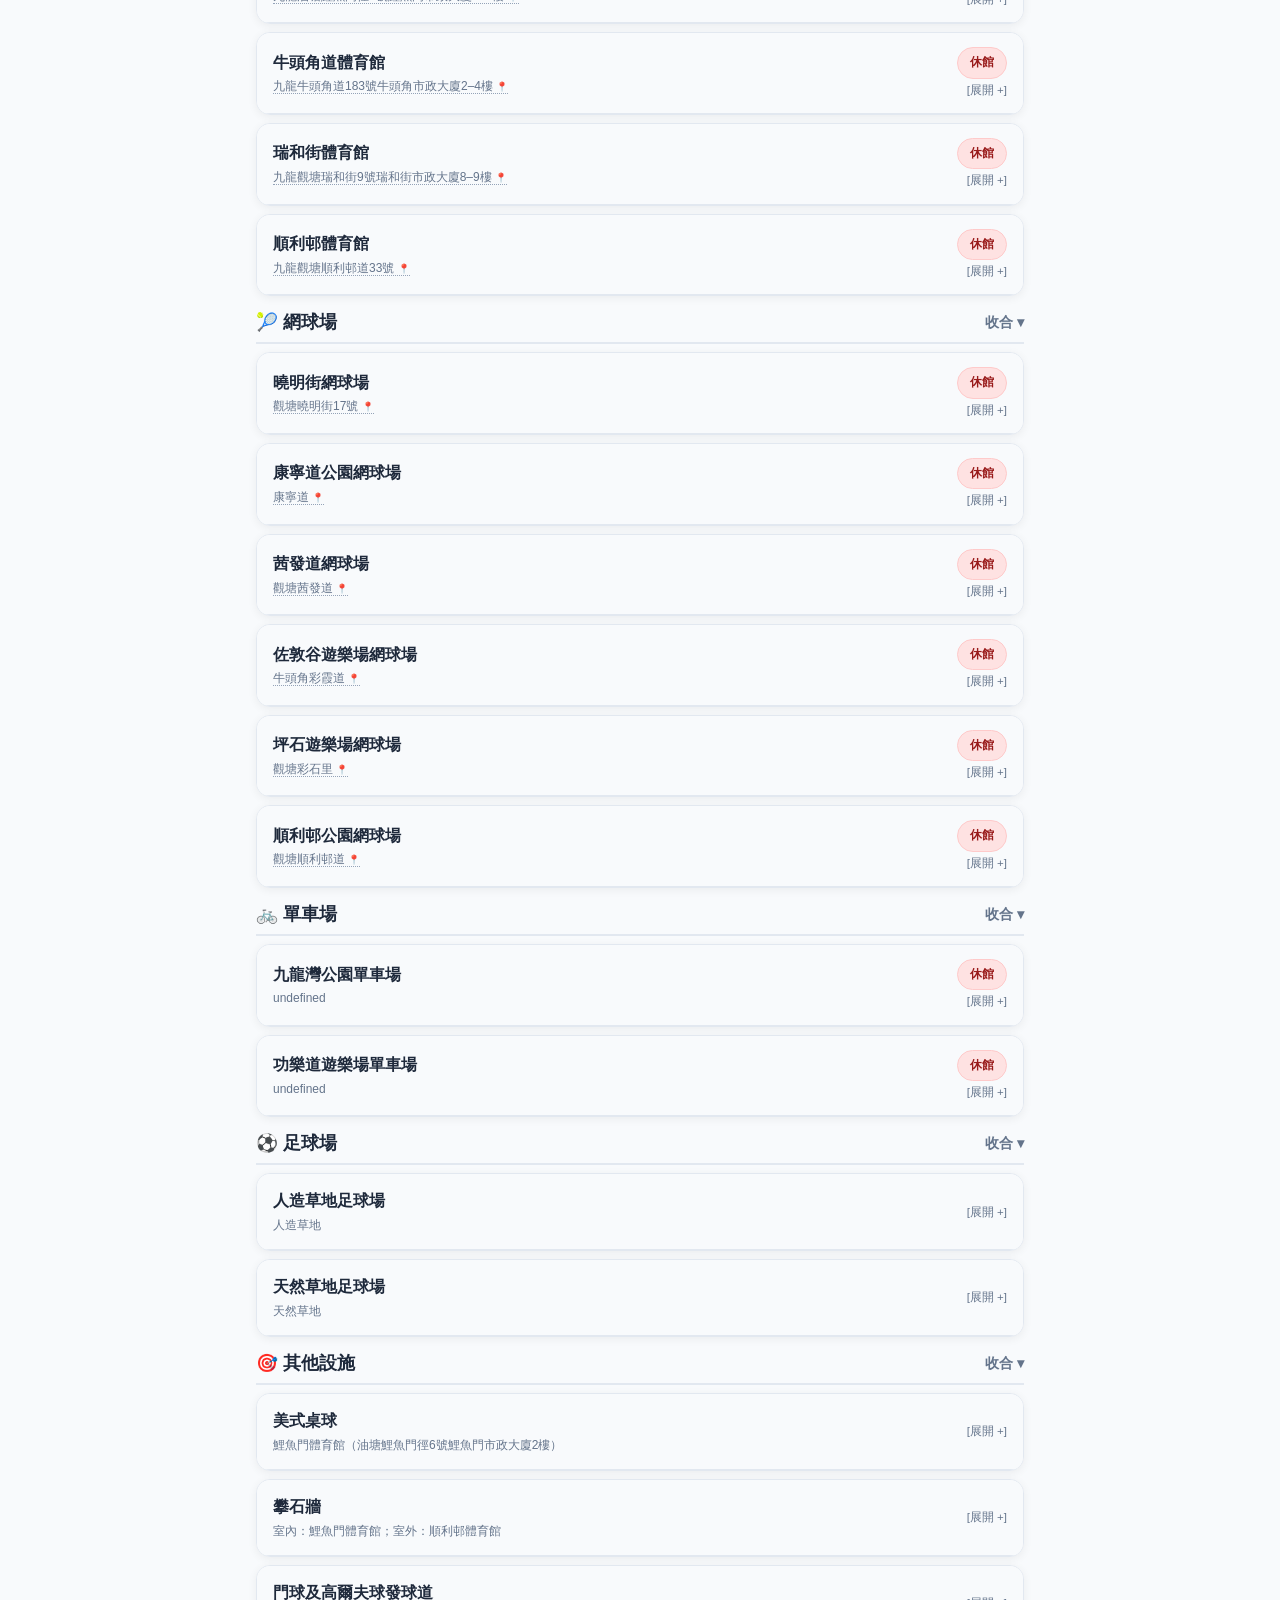
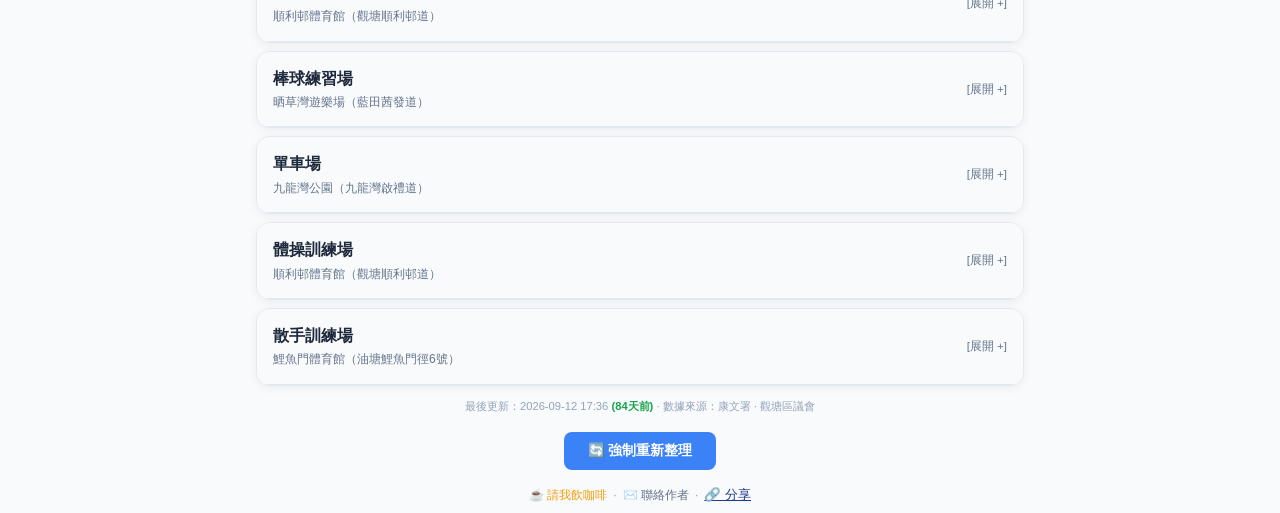
==== commit 247116e8: "playroom closures: 坑口遊戲室翻新通告 (2026-09-14~10-31) + 自動化進 lcsd_closures.py - PLAYROOM_CLOSURES data (sk" ====
--- a/kt.html
+++ b/kt.html
@@ -5,7 +5,7 @@
 <meta name="viewport" content="width=device-width, initial-scale=1.0">
 <meta name="description" content="觀塘區康樂設施即時運作狀態">
 <title>觀塘區康樂設施運作情況 | we1co.me</title>
-<link rel="stylesheet" href="common.css?v=1788743711">
+<link rel="stylesheet" href="common.css?v=1789205795">
 </head>
 <body>
 <div class="top-bar"><span id="topDate"></span><span id="topWeather"></span></div>
@@ -38,7 +38,7 @@
 </div>
 <button class="back-to-top" id="backToTop" aria-label="返回頂部">↑</button>
 
-<script src="districts/kt.js?v=1788743711"></script>
-<script src="common.js?v=1788743711"></script>
+<script src="districts/kt.js?v=1789205795"></script>
+<script src="common.js?v=1789205795"></script>
 </body>
 </html>
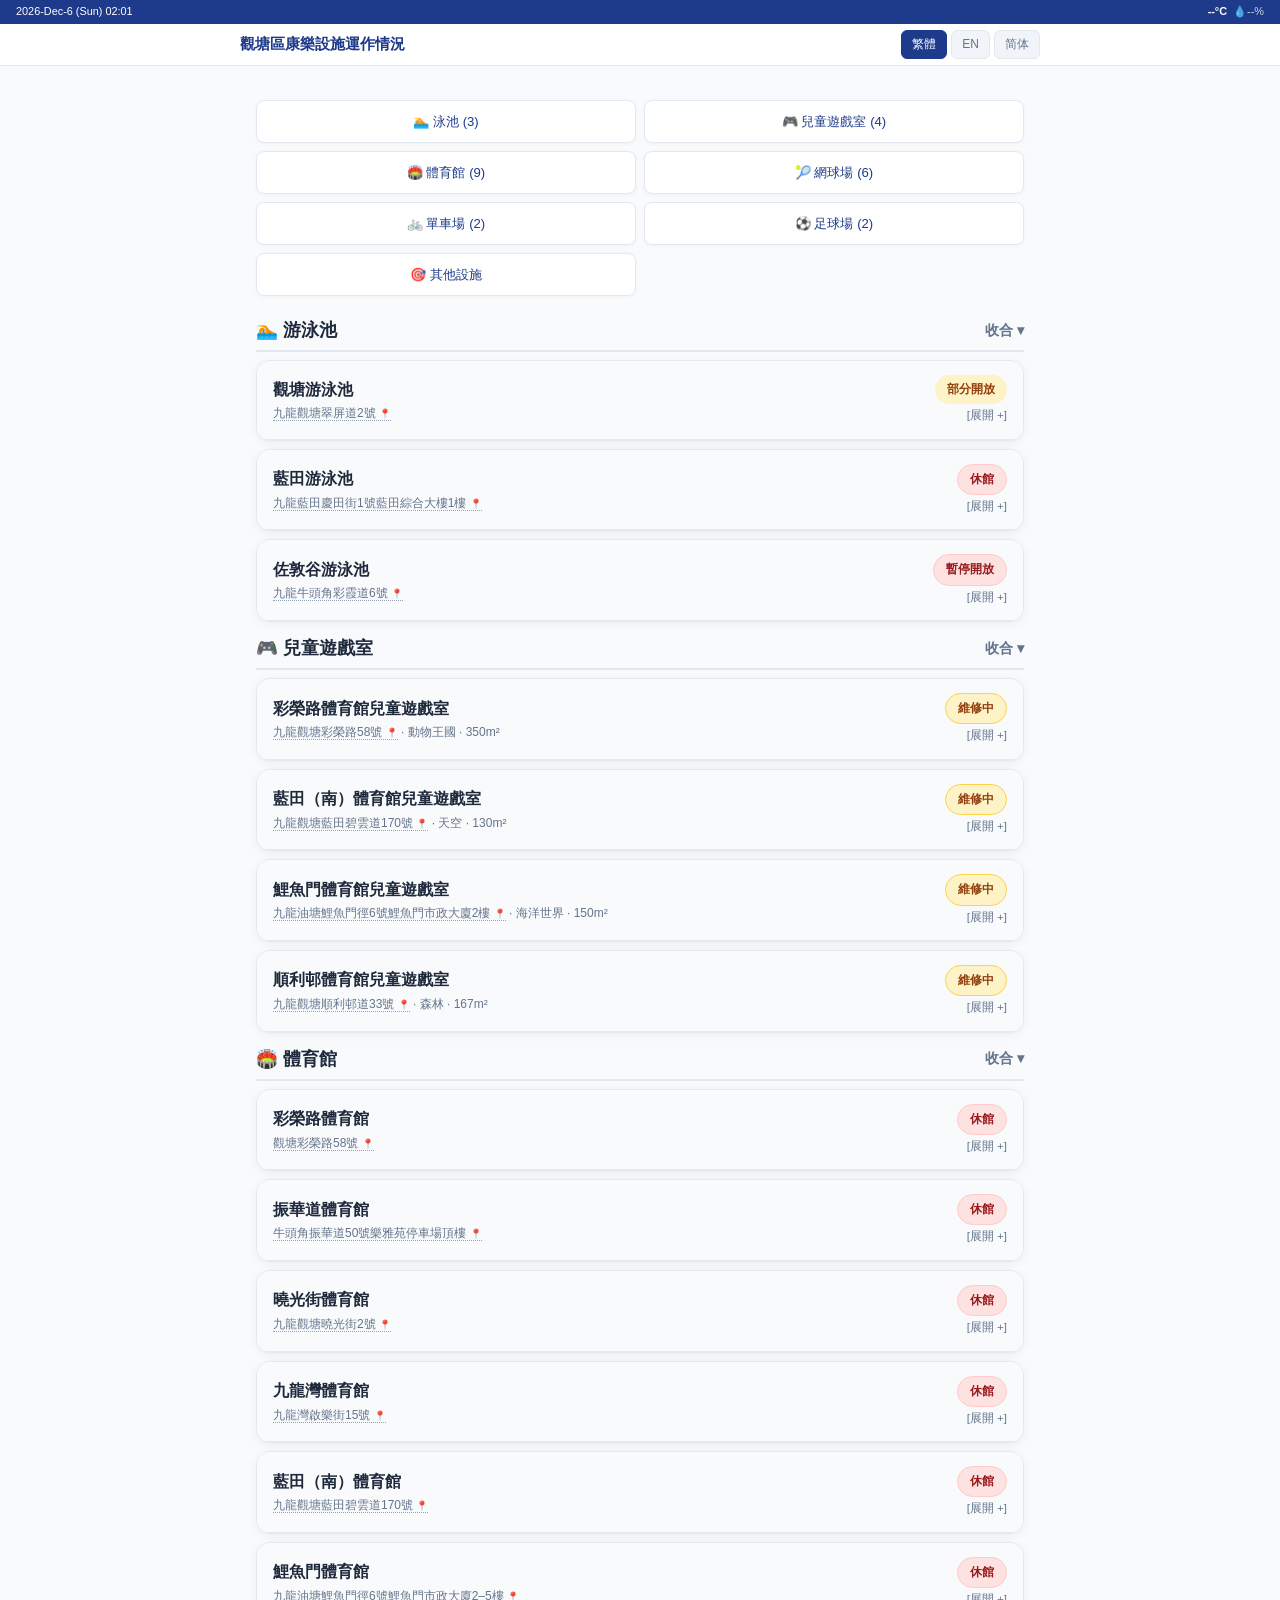
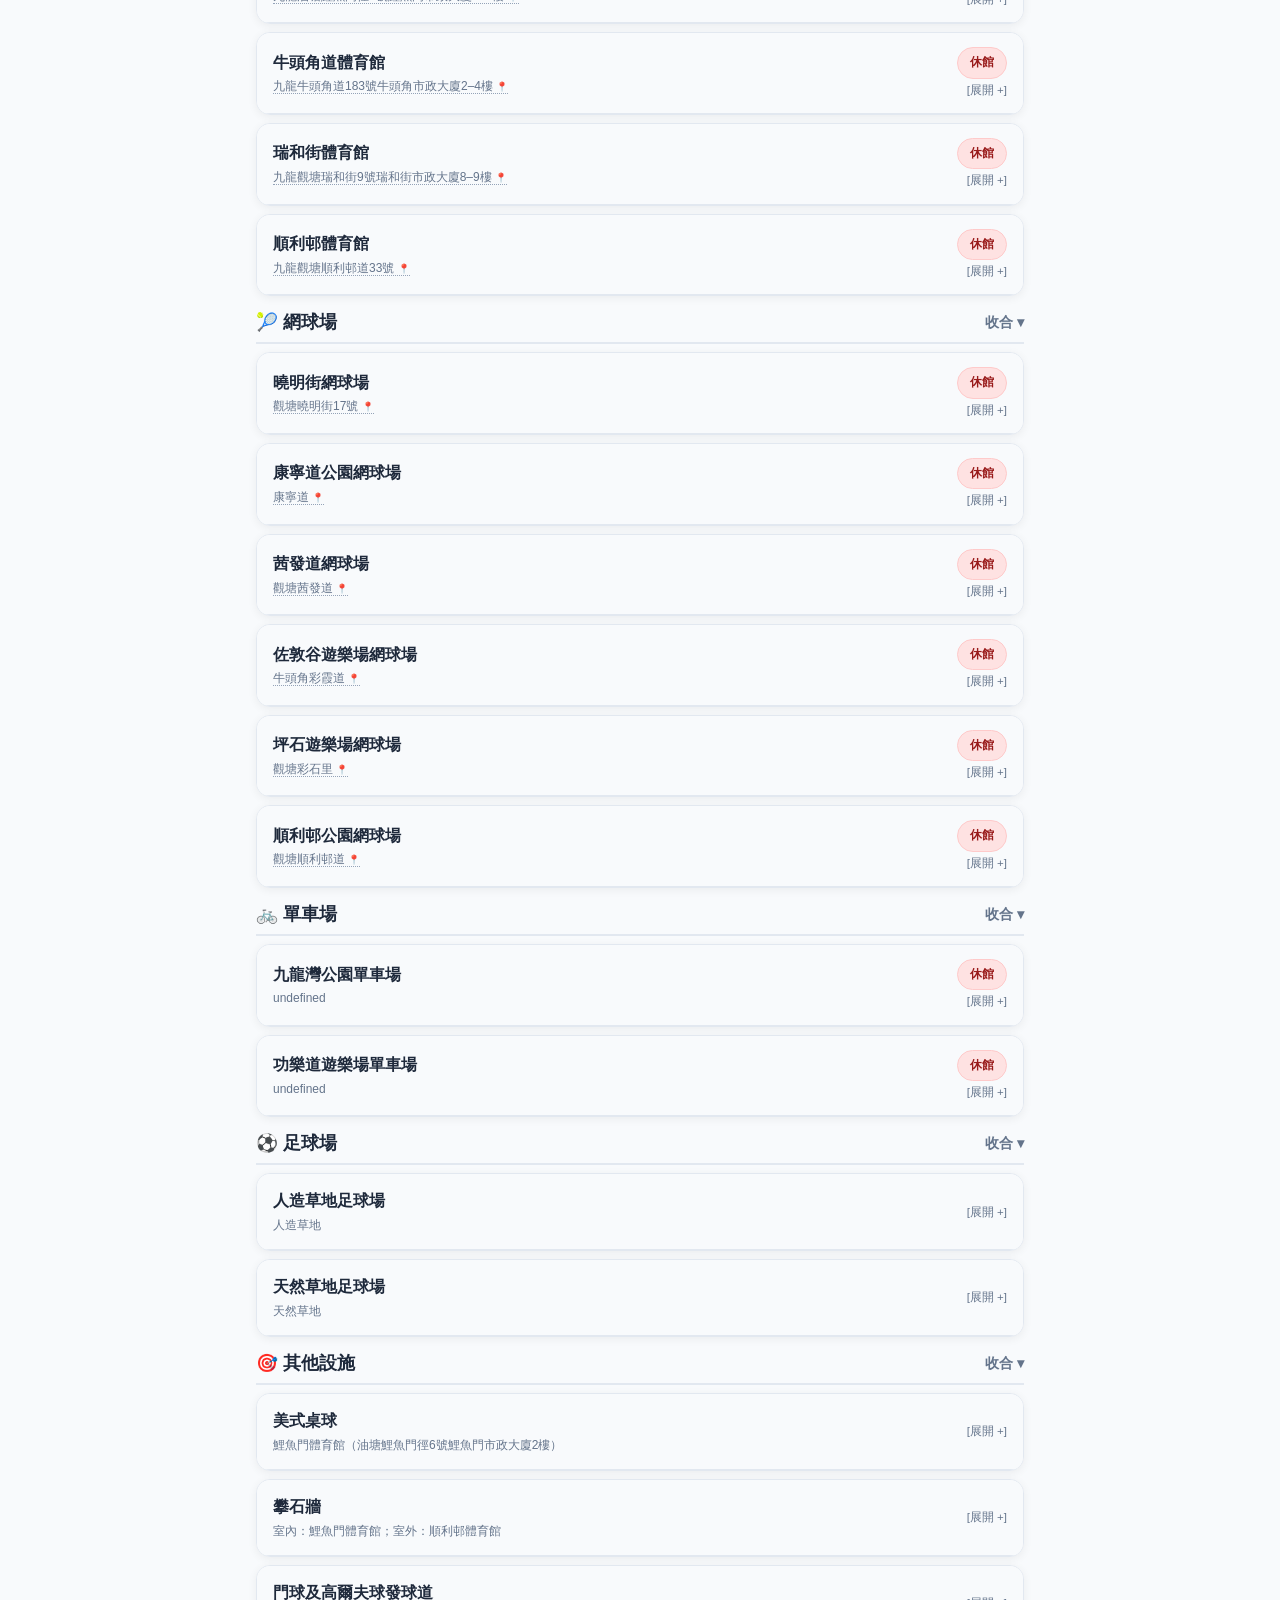
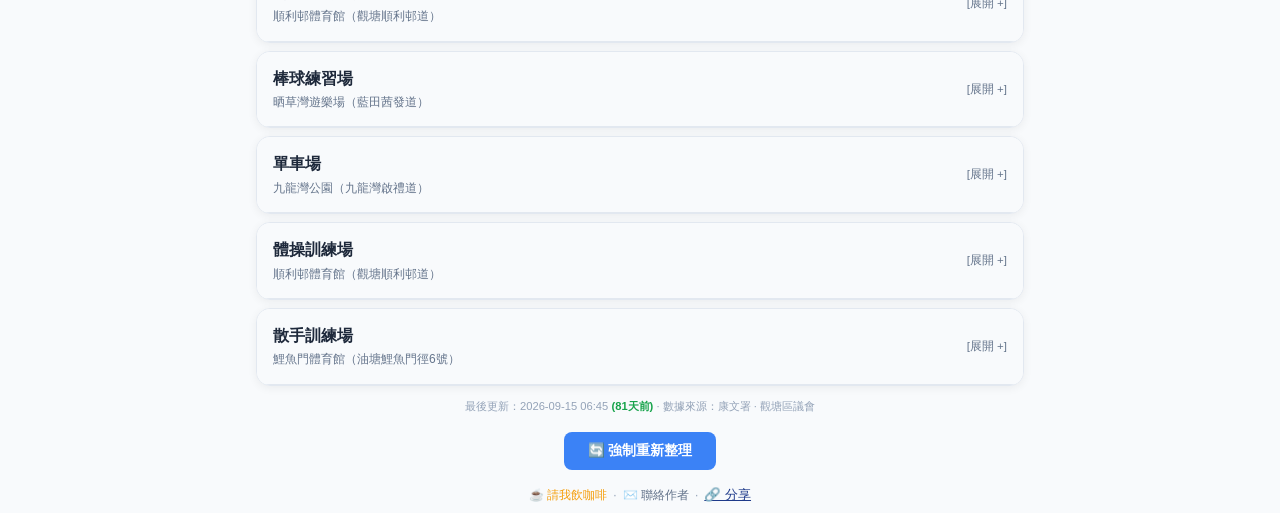
==== commit bd2ca041: "Fix playroom session counts (tko1/2/3) to match LCSD official; drift check compares semantics not st" ====
--- a/kt.html
+++ b/kt.html
@@ -5,7 +5,7 @@
 <meta name="viewport" content="width=device-width, initial-scale=1.0">
 <meta name="description" content="觀塘區康樂設施即時運作狀態">
 <title>觀塘區康樂設施運作情況 | we1co.me</title>
-<link rel="stylesheet" href="common.css?v=1789205795">
+<link rel="stylesheet" href="common.css?v=1789431028">
 </head>
 <body>
 <div class="top-bar"><span id="topDate"></span><span id="topWeather"></span></div>
@@ -38,7 +38,7 @@
 </div>
 <button class="back-to-top" id="backToTop" aria-label="返回頂部">↑</button>
 
-<script src="districts/kt.js?v=1789205795"></script>
-<script src="common.js?v=1789205795"></script>
+<script src="districts/kt.js?v=1789431028"></script>
+<script src="common.js?v=1789431028"></script>
 </body>
 </html>
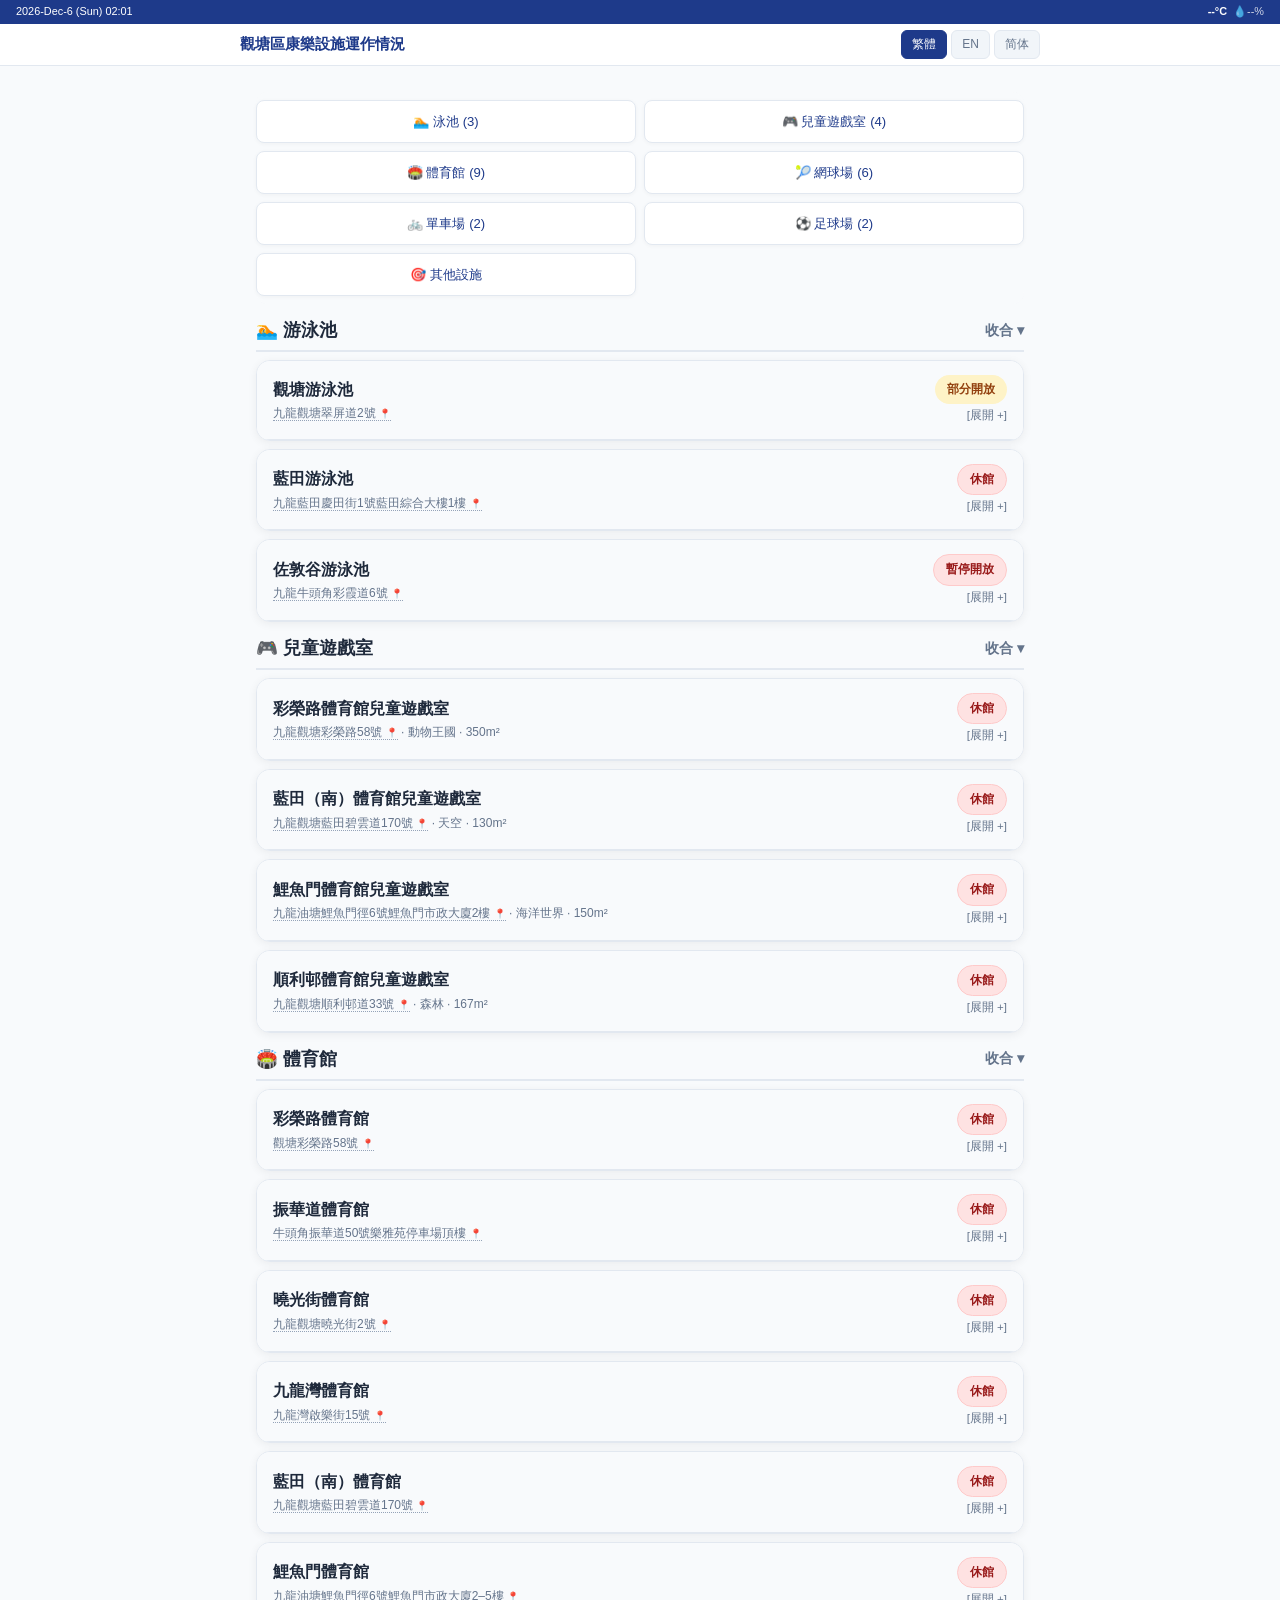
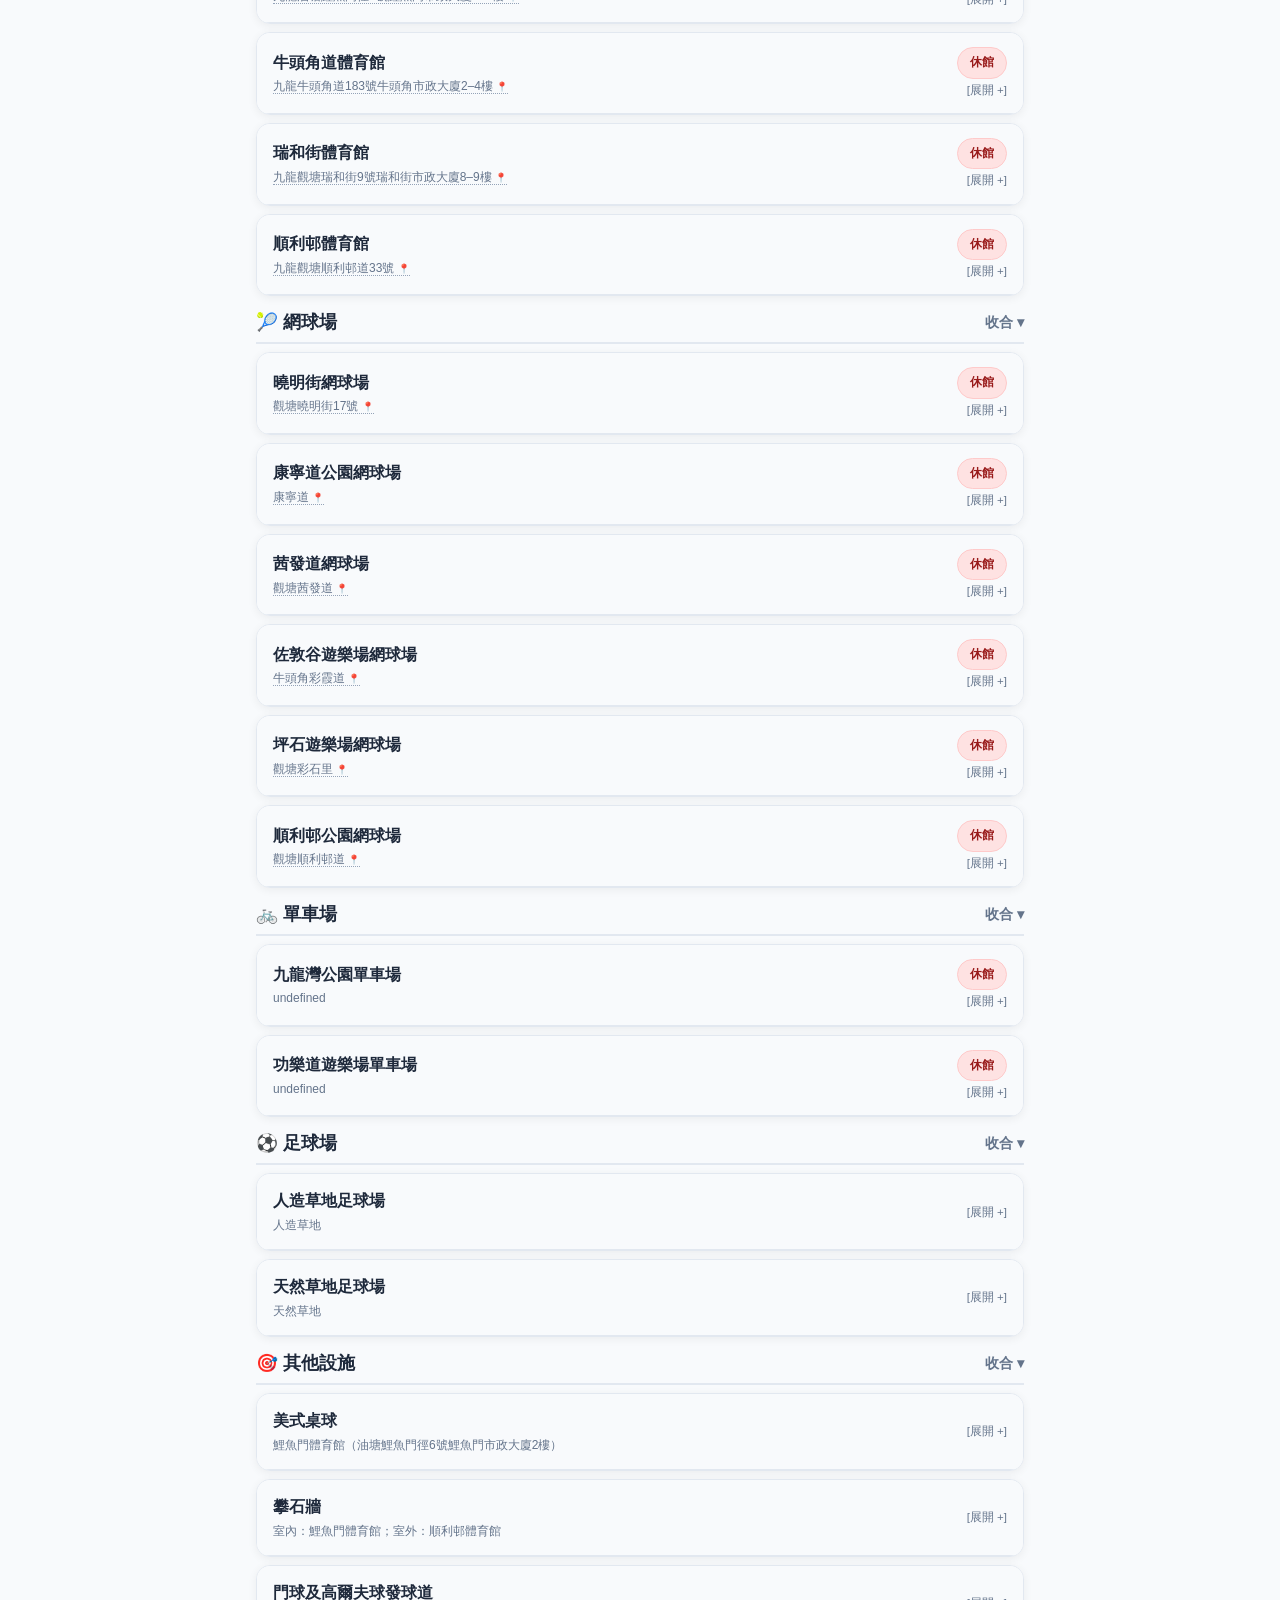
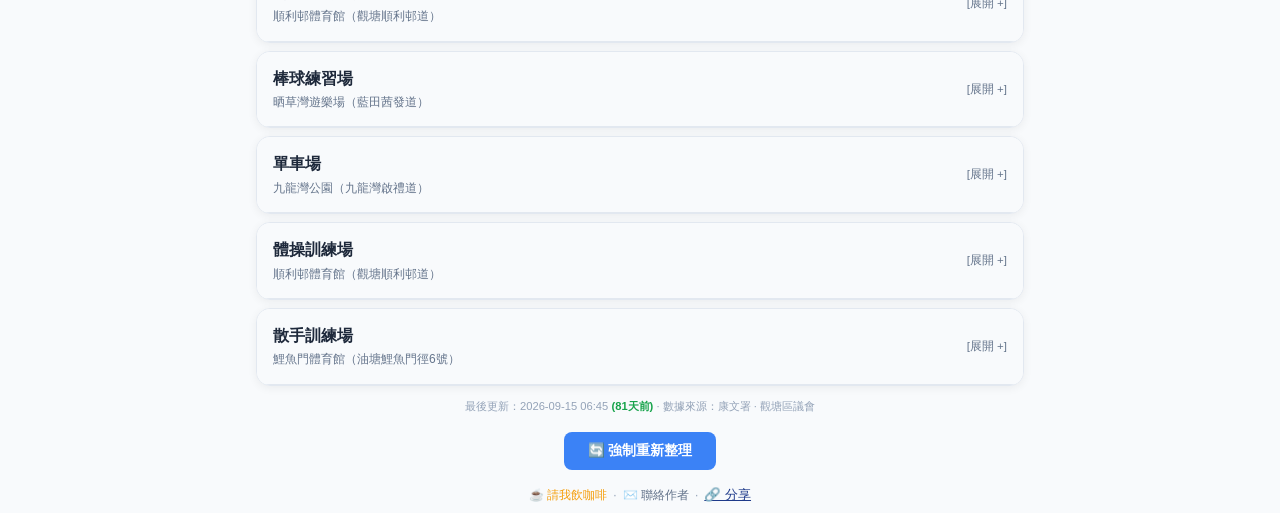
==== commit 84ed329d: "Fix: renderPlayrooms never checked isMaintDay -> 維修中 shown on non-maint days" ====
--- a/kt.html
+++ b/kt.html
@@ -5,7 +5,7 @@
 <meta name="viewport" content="width=device-width, initial-scale=1.0">
 <meta name="description" content="觀塘區康樂設施即時運作狀態">
 <title>觀塘區康樂設施運作情況 | we1co.me</title>
-<link rel="stylesheet" href="common.css?v=1789431028">
+<link rel="stylesheet" href="common.css?v=1789431431">
 </head>
 <body>
 <div class="top-bar"><span id="topDate"></span><span id="topWeather"></span></div>
@@ -38,7 +38,7 @@
 </div>
 <button class="back-to-top" id="backToTop" aria-label="返回頂部">↑</button>
 
-<script src="districts/kt.js?v=1789431028"></script>
-<script src="common.js?v=1789431028"></script>
+<script src="districts/kt.js?v=1789431431"></script>
+<script src="common.js?v=1789431431"></script>
 </body>
 </html>
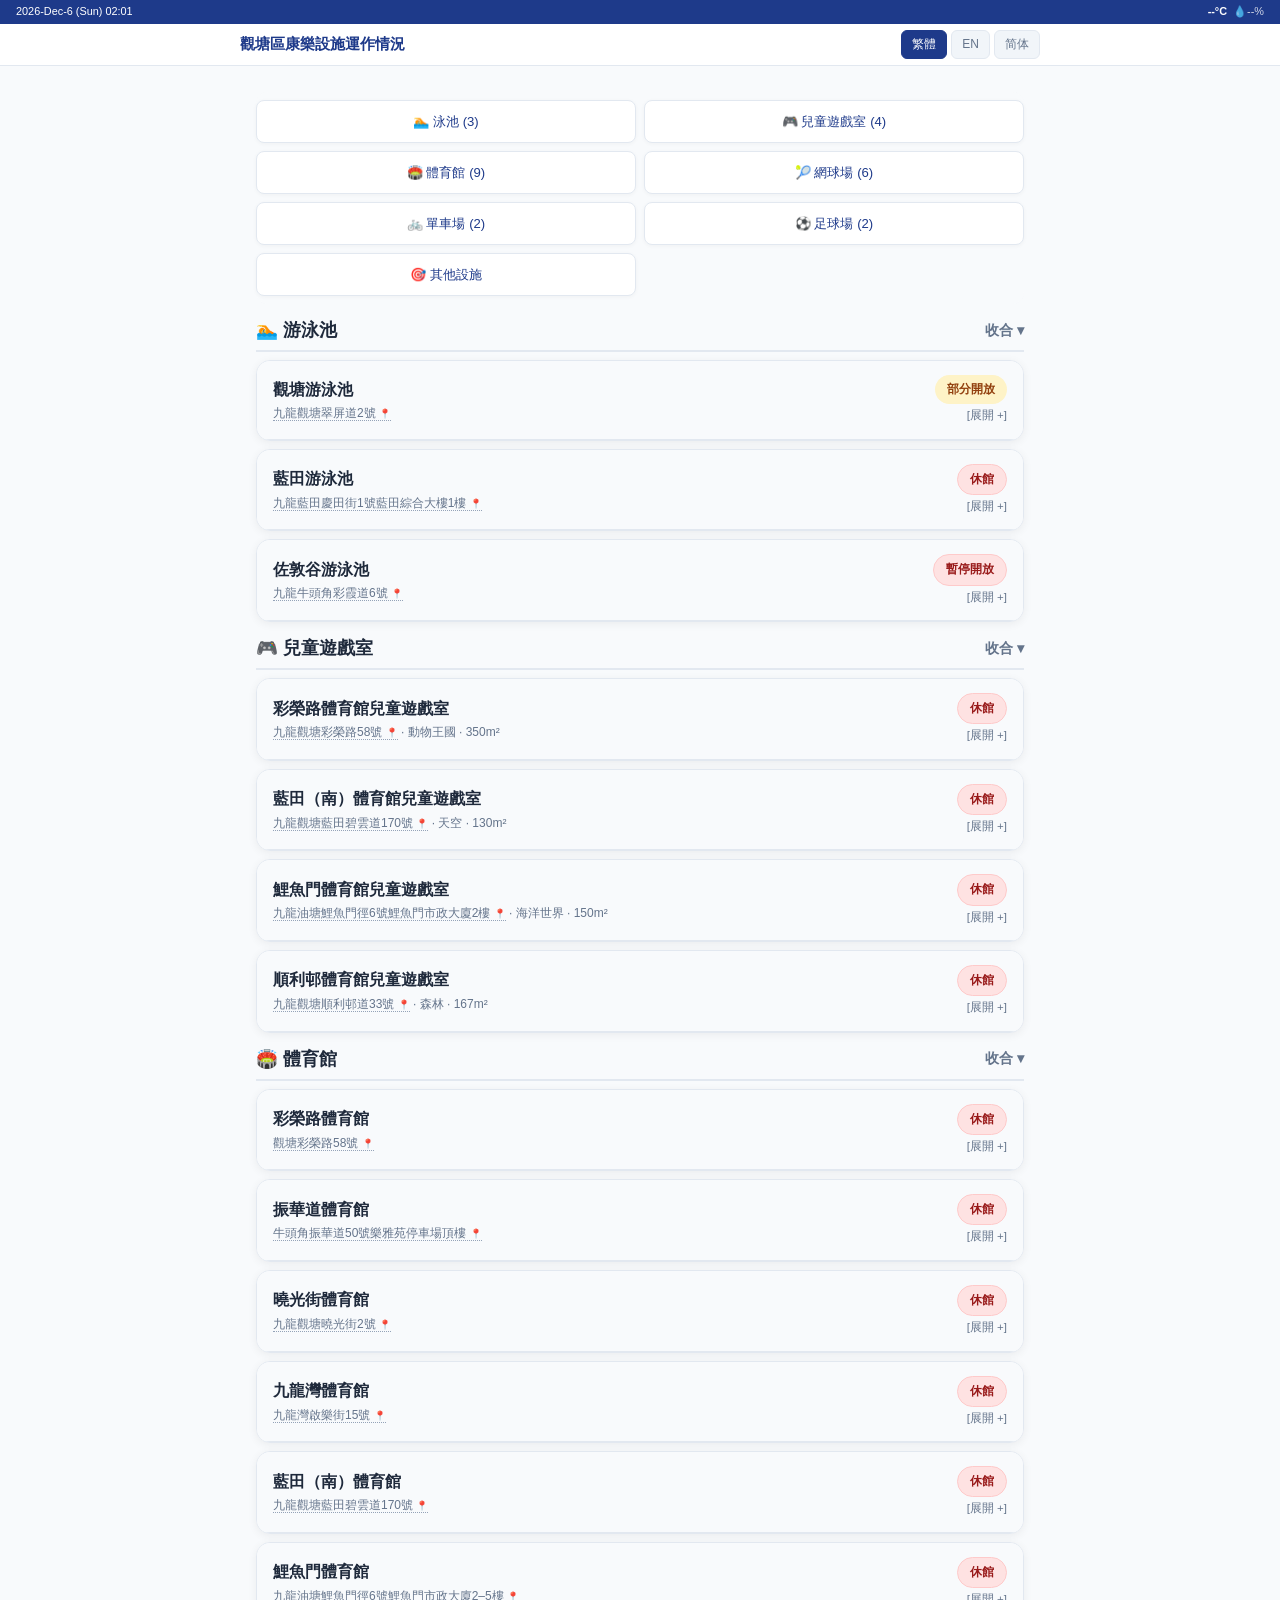
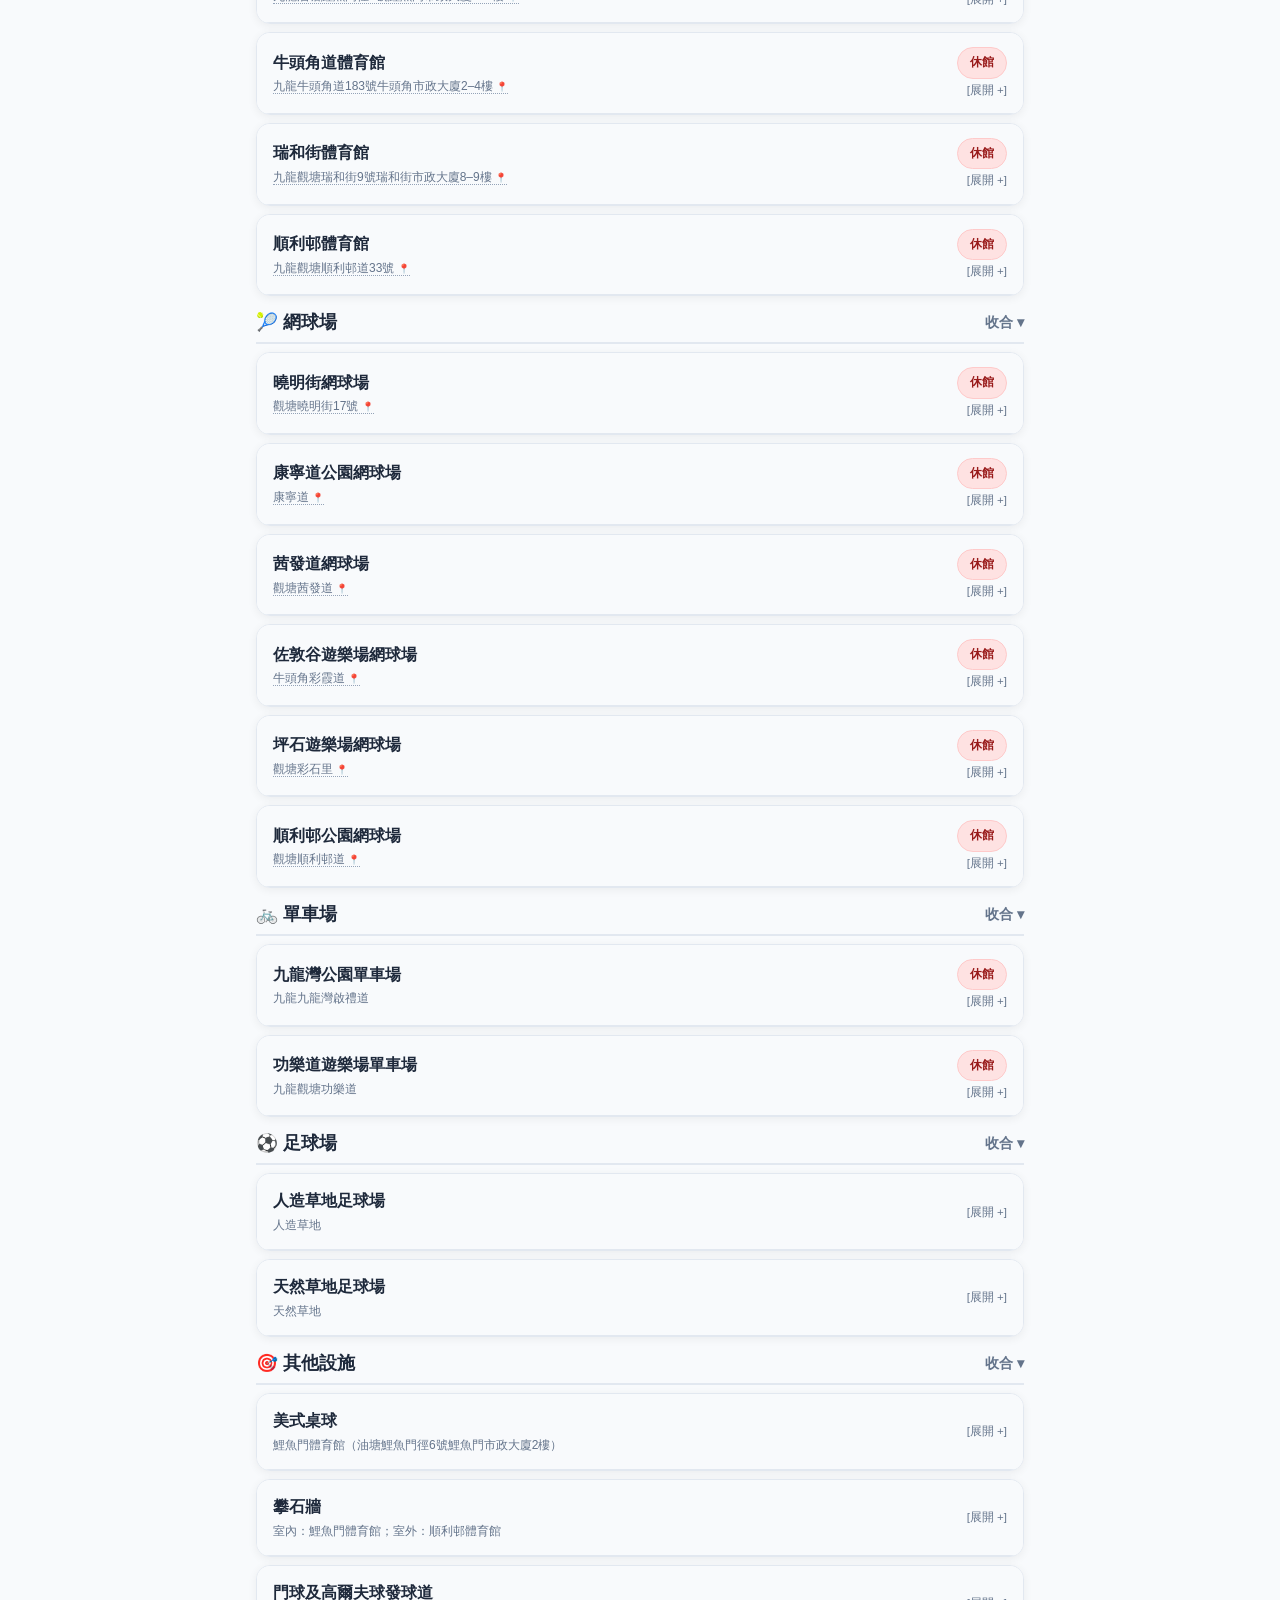
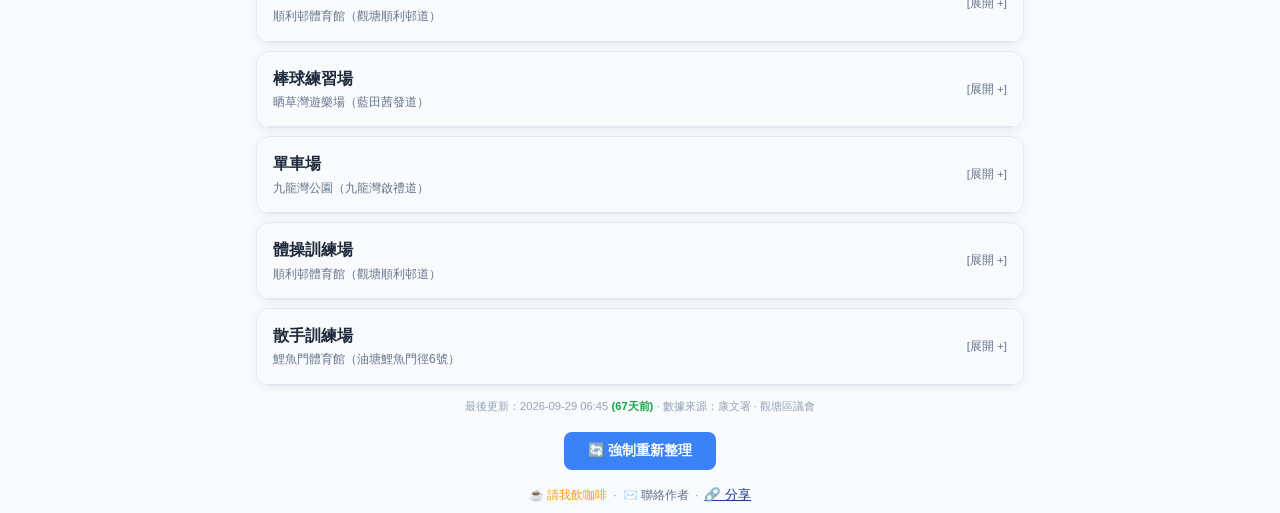
==== commit 7463da0b: "lcsd drift alert 2026-09-29: data verified NO DRIFT (官網 vs 本站 playroom sessions 一致); clear append lo" ====
--- a/kt.html
+++ b/kt.html
@@ -5,7 +5,7 @@
 <meta name="viewport" content="width=device-width, initial-scale=1.0">
 <meta name="description" content="觀塘區康樂設施即時運作狀態">
 <title>觀塘區康樂設施運作情況 | we1co.me</title>
-<link rel="stylesheet" href="common.css?v=1789431431">
+<link rel="stylesheet" href="common.css?v=1790635510">
 </head>
 <body>
 <div class="top-bar"><span id="topDate"></span><span id="topWeather"></span></div>
@@ -38,7 +38,7 @@
 </div>
 <button class="back-to-top" id="backToTop" aria-label="返回頂部">↑</button>
 
-<script src="districts/kt.js?v=1789431431"></script>
-<script src="common.js?v=1789431431"></script>
+<script src="districts/kt.js?v=1790635510"></script>
+<script src="common.js?v=1790635510"></script>
 </body>
 </html>
--- a/common.css
+++ b/common.css
@@ -69,12 +69,6 @@
 .session-status.maint{background:#fef3c7;color:#92400e;border:1px solid #fcd34d}
 .session-status.done{background:#f1f5f9;color:#94a3b8}.session-status.closed{background:#cbd5e1;color:#334155}
 .session-status.suspended{background:#fef3c7;color:#92400e;border:1px solid #fcd34d}
-/* 泳池時間軸色條 */
-.session-bar{height:4px;border-radius:2px;margin-top:4px;width:100%;background:#f1f5f9}
-.session-bar.open{background:var(--status-open)}
-.session-bar.soon{background:var(--status-maint)}
-.session-bar.suspended{background:var(--status-sus)}
-.session-bar.done{background:#e2e8f0}
 .notice{background:#fef3c7;border:1px solid #fcd34d;border-radius:8px;padding:10px;margin-top:12px;font-size:.78rem;color:#92400e}
 .section-title{font-size:1.1rem;font-weight:700;color:var(--text-1);margin:12px 0 6px;padding-bottom:6px;border-bottom:2px solid var(--border);display:flex;justify-content:space-between;align-items:center;cursor:pointer}
 .section-title .toggle{font-size:.9rem;color:var(--text-2)}
